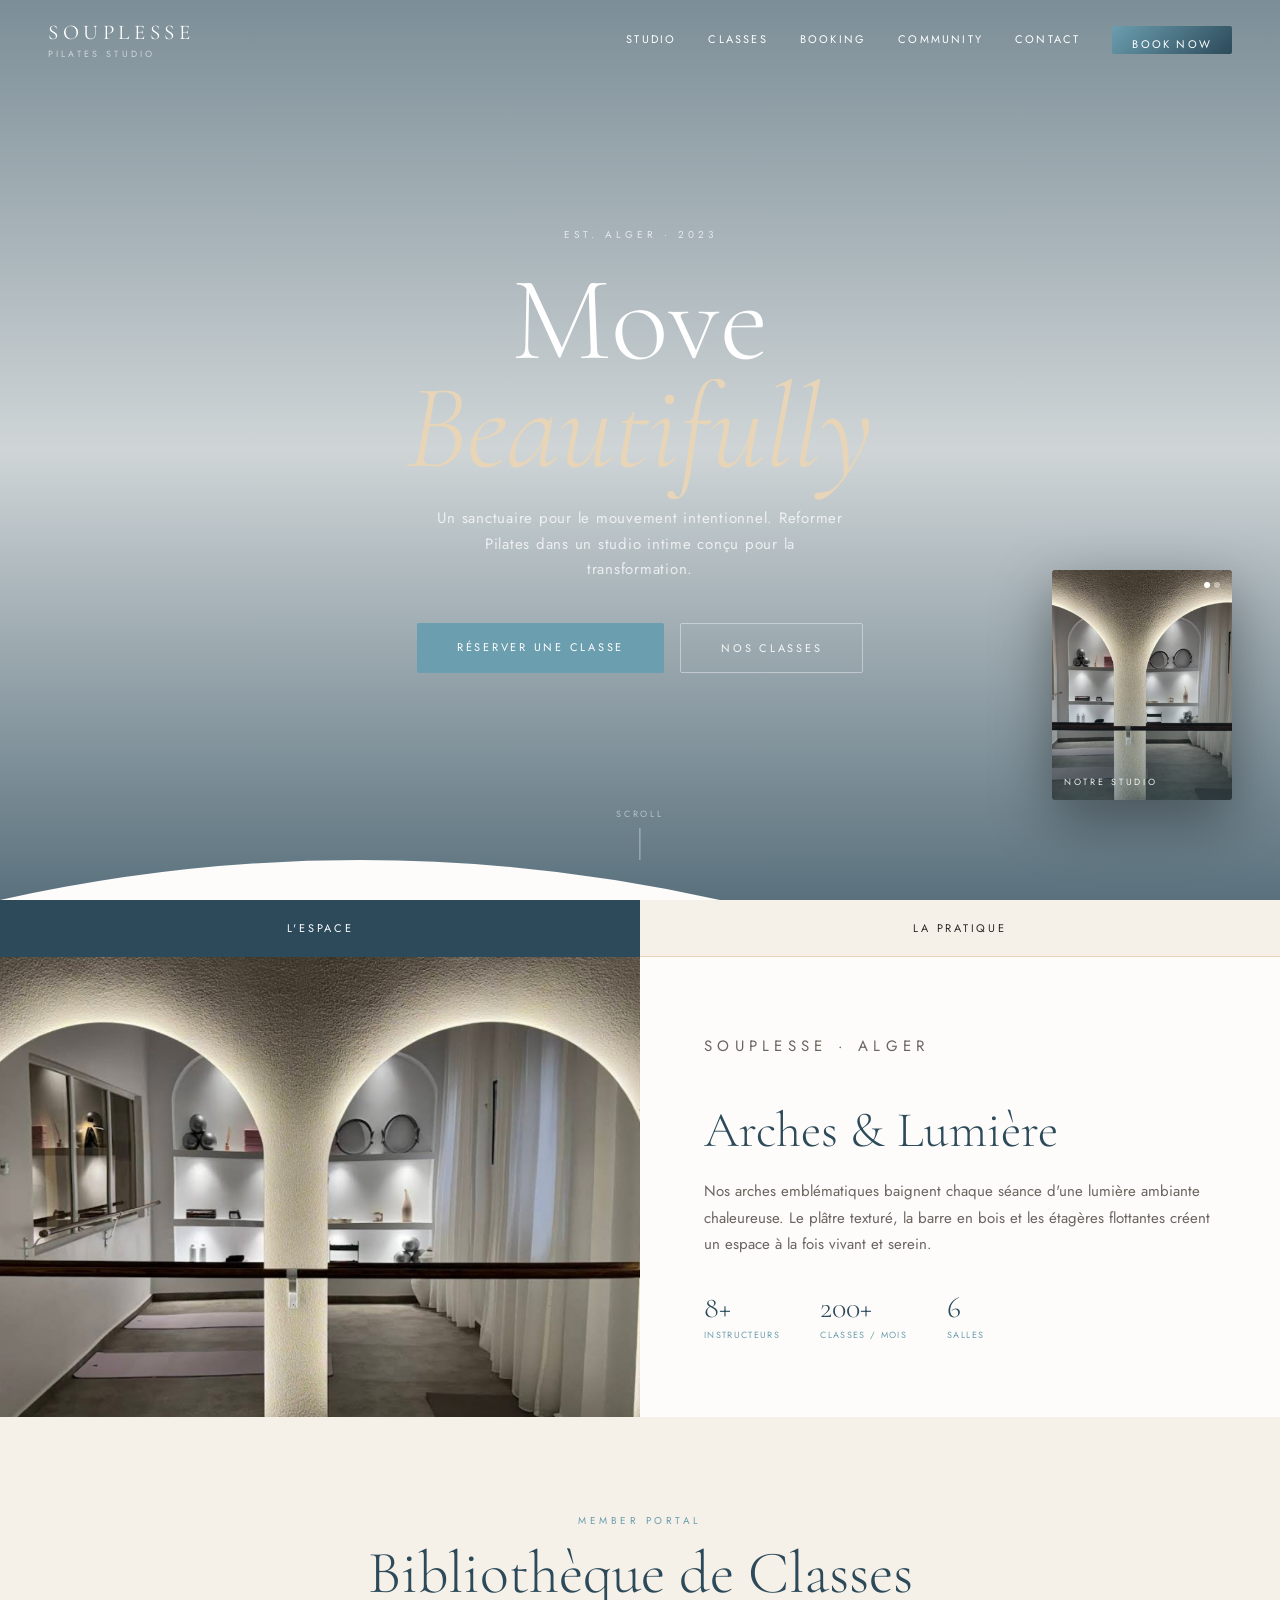
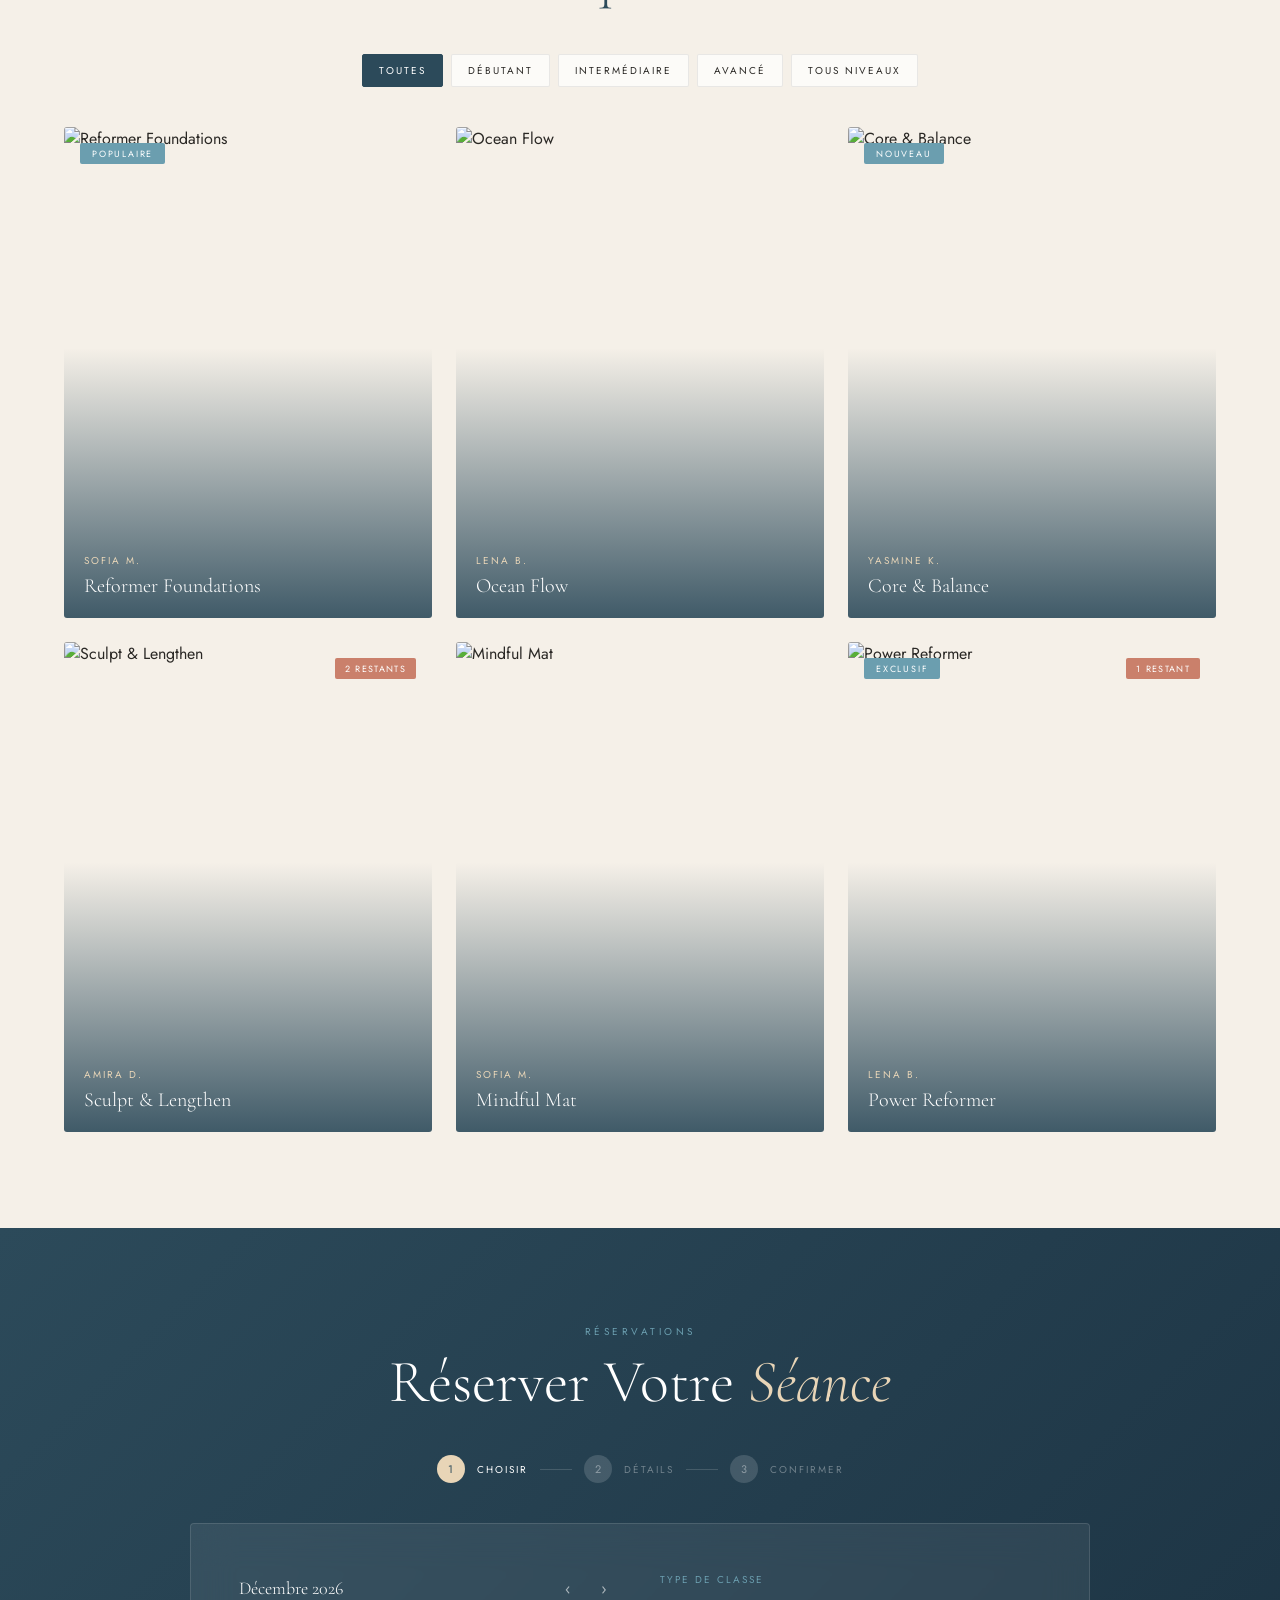
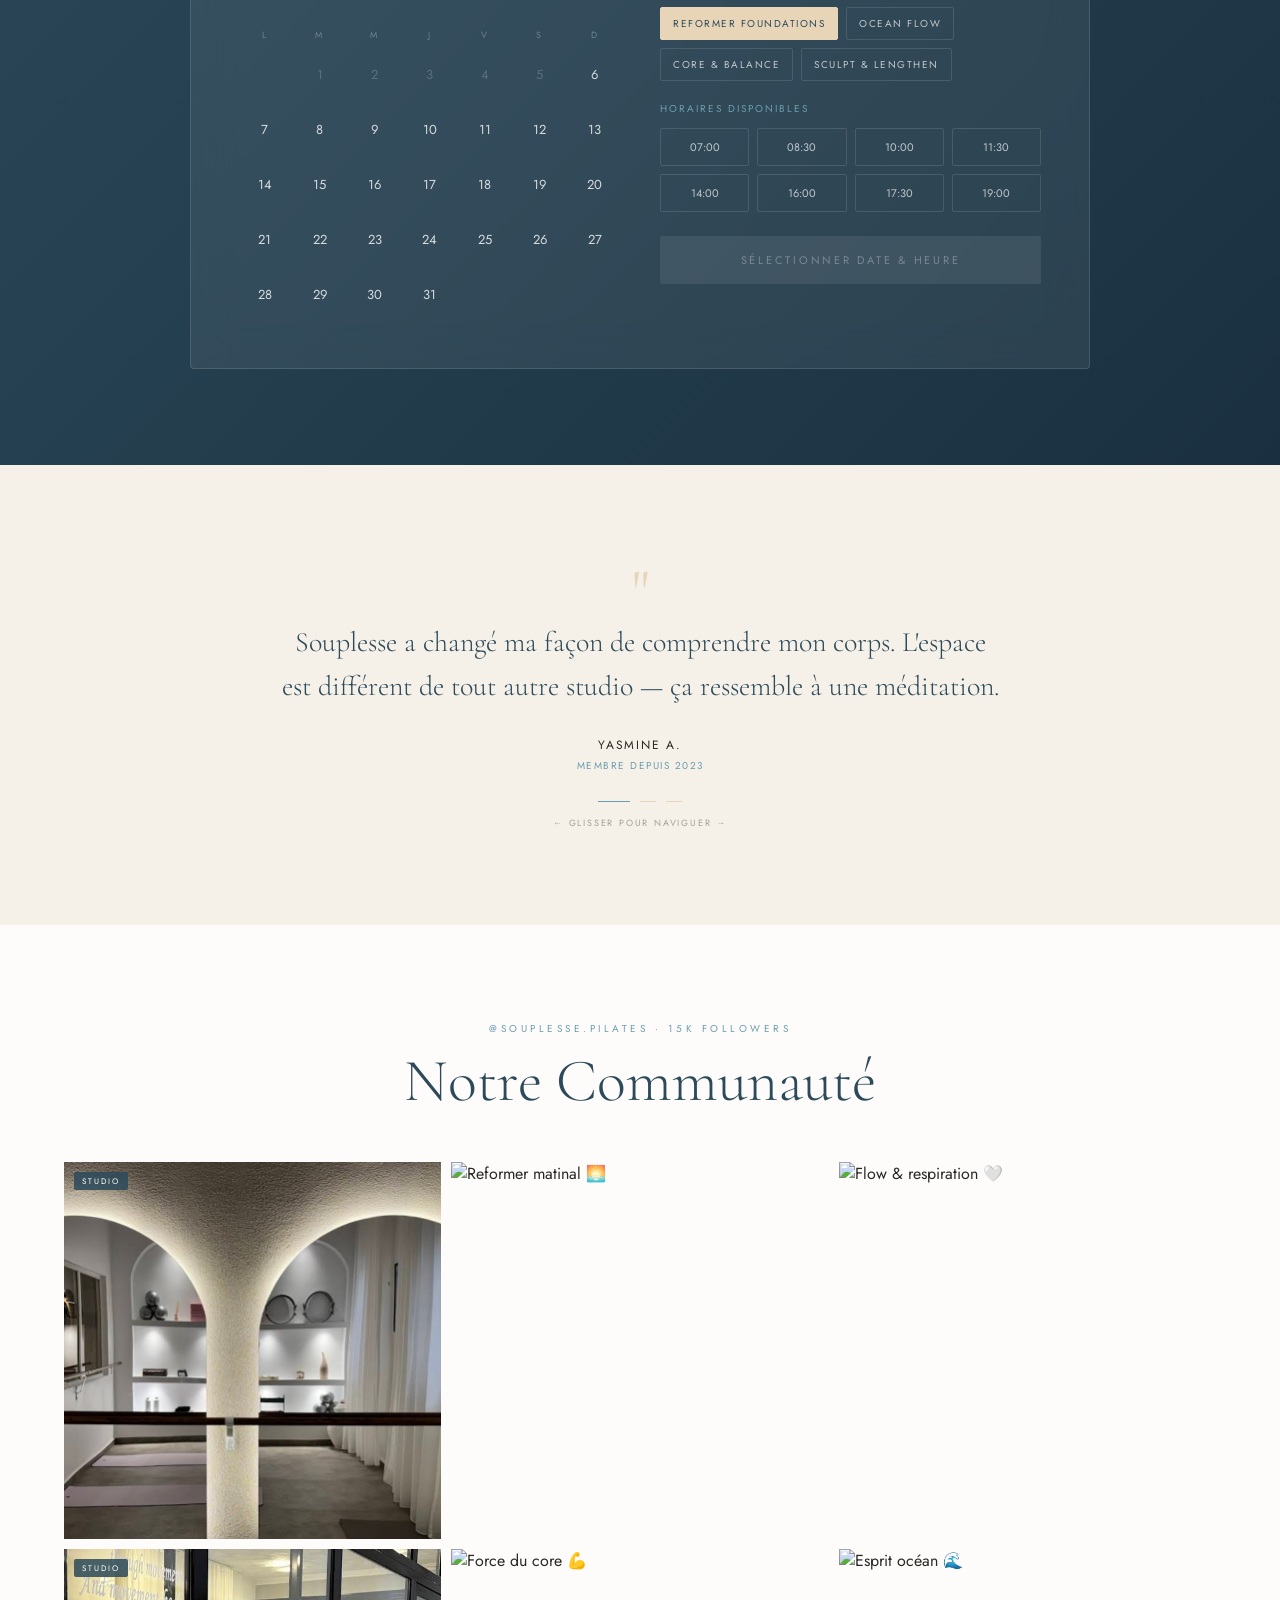
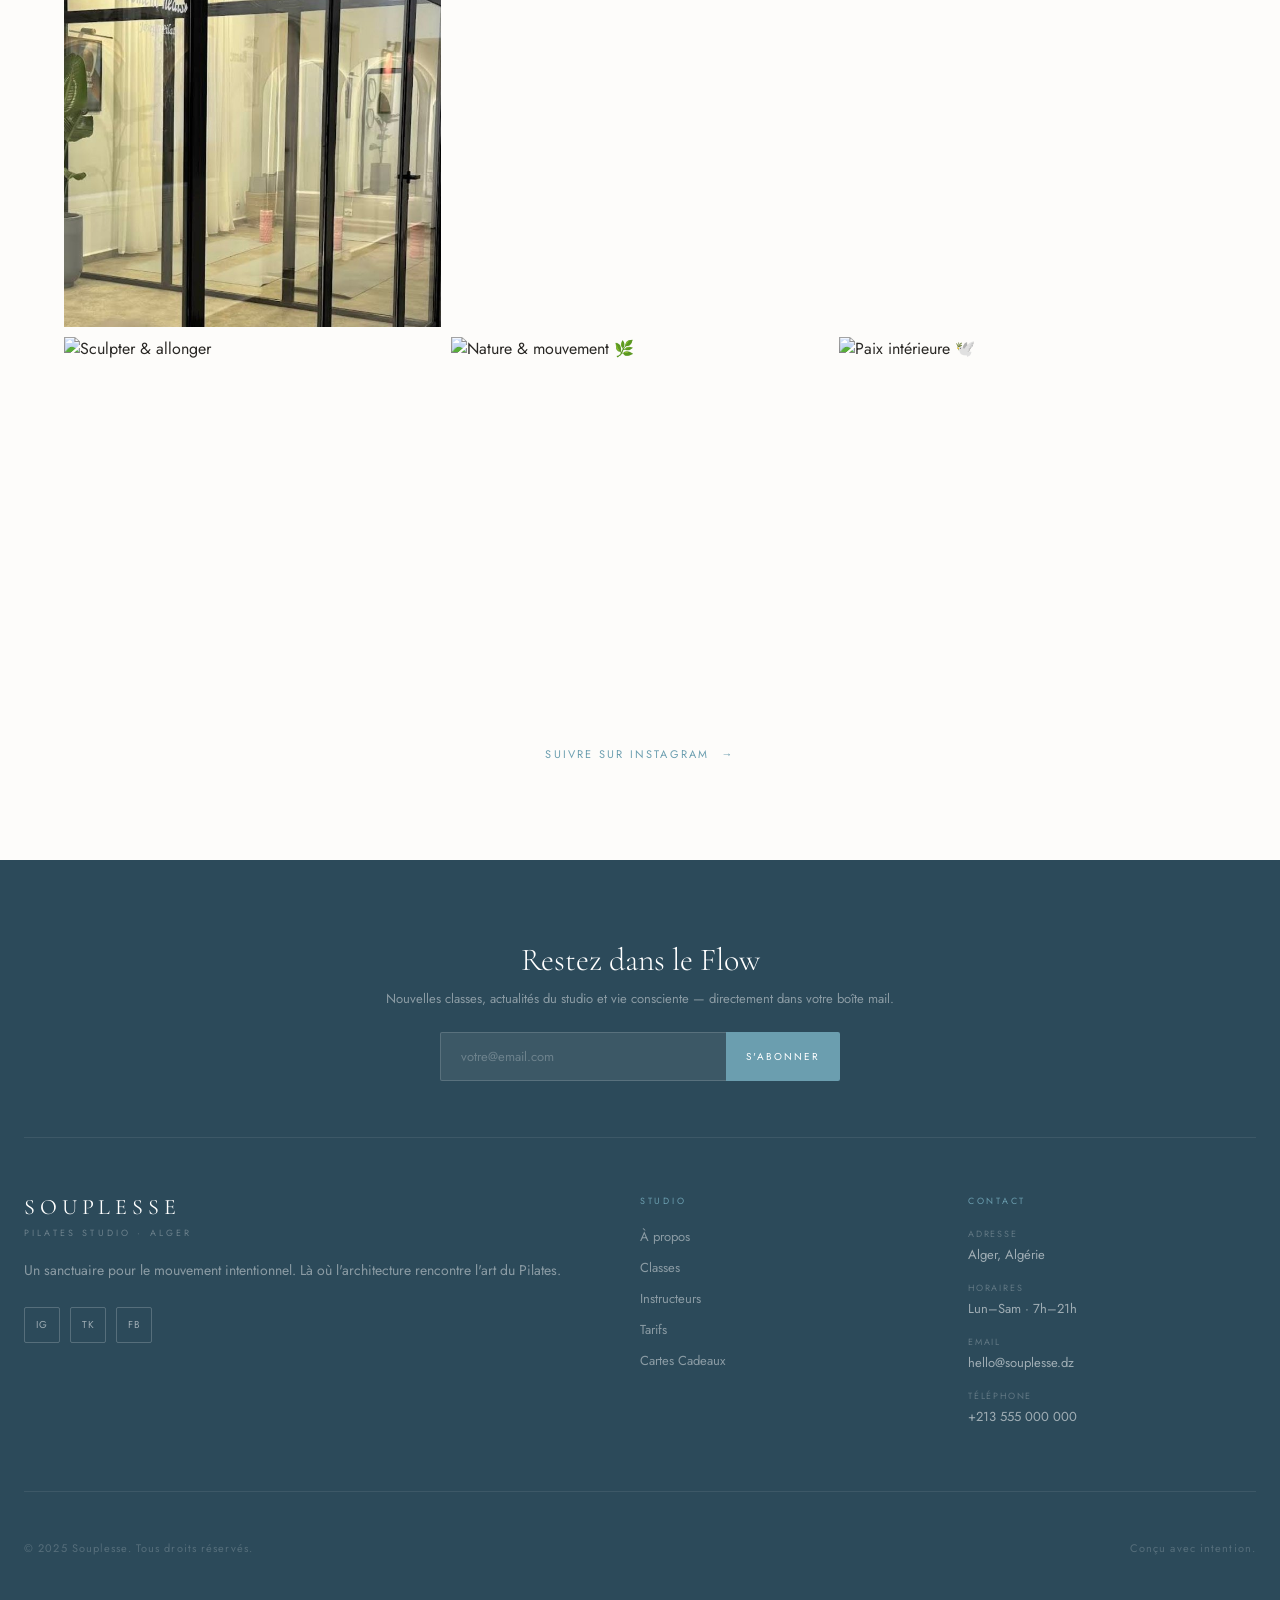
==== index.html @ 063f6507 "first commit" ====
<!DOCTYPE html>
<html lang="fr">
<head>
<meta charset="UTF-8"/>
<meta name="viewport" content="width=device-width, initial-scale=1.0"/>
<title>Souplesse — Pilates Studio</title>
<link rel="preconnect" href="https://fonts.googleapis.com"/>
<link rel="stylesheet" href="https://fonts.googleapis.com/css2?family=Cormorant+Garamond:ital,wght@0,300;0,400;1,300;1,400&family=Jost:wght@300;400;500&display=swap"/>
<style>
/* ── RESET & BASE ───────────────────────────────── */
*,*::before,*::after{box-sizing:border-box;margin:0;padding:0}
:root{
  --cream:#F5F0E8;--sand:#E8D5B7;--ocean:#6B9EAF;
  --deep:#2C4A5A;--white:#FDFCFA;--charcoal:#2A2825;
  --serif:'Cormorant Garamond',serif;
  --sans:'Jost',sans-serif;
}
html{scroll-behavior:smooth}
body{background:var(--white);color:var(--charcoal);font-family:var(--sans);overflow-x:hidden}
img{display:block;max-width:100%}
a{text-decoration:none;color:inherit}
button{cursor:pointer;font-family:var(--sans);border:none;background:none}

/* ── UTILITY ────────────────────────────────────── */
.serif{font-family:var(--serif)}
.sans{font-family:var(--sans)}
.label{font-size:10px;letter-spacing:.35em;text-transform:uppercase;font-family:var(--sans);color:var(--ocean)}
.fade-up{opacity:0;transform:translateY(36px);transition:opacity .85s cubic-bezier(.22,1,.36,1),transform .85s cubic-bezier(.22,1,.36,1)}
.fade-up.visible{opacity:1;transform:none}

/* ── NAV ────────────────────────────────────────── */
#nav{
  position:fixed;top:0;left:0;right:0;z-index:100;
  display:flex;align-items:center;justify-content:space-between;
  padding:20px 48px;
  transition:background .4s,backdrop-filter .4s,box-shadow .4s;
}
#nav.scrolled{
  background:rgba(253,252,250,.94);
  backdrop-filter:blur(18px);
  box-shadow:0 1px 0 rgba(0,0,0,.06);
}
.nav-logo span:first-child{font-family:var(--serif);font-size:21px;letter-spacing:.22em;color:white;transition:color .4s}
.nav-logo span:last-child{font-size:9px;letter-spacing:.35em;text-transform:uppercase;color:rgba(255,255,255,.6);display:block;margin-top:2px;transition:color .4s}
#nav.scrolled .nav-logo span:first-child{color:var(--deep)}
#nav.scrolled .nav-logo span:last-child{color:var(--ocean)}
.nav-links{display:flex;align-items:center;gap:32px}
.nav-links a{font-size:11px;letter-spacing:.2em;text-transform:uppercase;color:white;transition:opacity .3s;padding-bottom:2px;border-bottom:1px solid transparent}
.nav-links a:hover{opacity:.5}
.nav-links a.active{border-bottom-color:currentColor}
#nav.scrolled .nav-links a{color:var(--charcoal)}
.nav-cta{
  padding:10px 20px;font-size:10px;letter-spacing:.2em;text-transform:uppercase;
  background:linear-gradient(135deg,var(--ocean),var(--deep));color:white!important;
  border-radius:2px;transition:opacity .3s,transform .2s!important;border-bottom:none!important;
}
.nav-cta:hover{opacity:.9!important;transform:scale(1.04)}
.hamburger{display:none;flex-direction:column;gap:6px;background:none;border:none;cursor:pointer;z-index:101}
.hamburger span{display:block;width:24px;height:1px;background:white;transition:all .3s}
#nav.scrolled .hamburger span{background:var(--charcoal)}
.hamburger.open span:nth-child(1){transform:rotate(45deg) translate(5px,5px)}
.hamburger.open span:nth-child(2){opacity:0}
.hamburger.open span:nth-child(3){transform:rotate(-45deg) translate(5px,-5px)}
#mobile-menu{
  display:none;position:fixed;top:0;left:0;right:0;
  background:var(--white);z-index:99;padding:88px 32px 40px;
  flex-direction:column;gap:0;
}
#mobile-menu.open{display:flex}
#mobile-menu a{
  font-size:14px;letter-spacing:.2em;text-transform:uppercase;
  color:var(--charcoal);padding:16px 0;border-bottom:1px solid var(--sand);
}

/* ── HERO ───────────────────────────────────────── */
#hero{
  position:relative;height:100vh;min-height:700px;
  display:flex;align-items:center;justify-content:center;overflow:hidden;
}
.hero-bg{
  position:absolute;inset:0;
  background:url('https://images.unsplash.com/photo-1518611012118-696072aa579a?w=1800&q=90') center/cover no-repeat;
  transform:scale(1.08);
  transition:transform .1s linear;
}
.hero-overlay{
  position:absolute;inset:0;
  background:linear-gradient(to bottom,rgba(44,74,90,.62) 0%,rgba(44,74,90,.22) 50%,rgba(44,74,90,.78) 100%);
}
.hero-wave{position:absolute;bottom:0;left:0;right:0;height:80px;z-index:2}
.hero-content{
  position:relative;z-index:3;text-align:center;padding:0 24px;max-width:760px;
}
.hero-eyebrow{font-size:10px;letter-spacing:.4em;text-transform:uppercase;color:rgba(255,255,255,.7);margin-bottom:24px;animation:fadeInUp .9s .3s both}
.hero-title{
  font-family:var(--serif);font-weight:300;line-height:.9;
  font-size:clamp(60px,10vw,120px);color:white;margin-bottom:24px;
  animation:fadeInUp .9s .5s both;
}
.hero-title em{font-style:italic;color:var(--sand)}
.hero-sub{
  font-size:15px;letter-spacing:.05em;color:rgba(255,255,255,.75);
  line-height:1.7;max-width:420px;margin:0 auto 40px;
  animation:fadeInUp .9s .8s both;
}
.hero-btns{display:flex;flex-wrap:wrap;gap:16px;justify-content:center;animation:fadeInUp .9s 1s both}
.btn-primary{
  position:relative;padding:16px 40px;font-size:11px;letter-spacing:.25em;text-transform:uppercase;
  background:var(--ocean);color:white;border-radius:2px;overflow:hidden;
  transition:transform .2s,box-shadow .3s;
}
.btn-primary:hover{transform:scale(1.04);box-shadow:0 0 32px rgba(107,158,175,.5)}
.btn-outline{
  padding:16px 40px;font-size:11px;letter-spacing:.25em;text-transform:uppercase;
  border:1px solid rgba(255,255,255,.4);color:rgba(255,255,255,.9);border-radius:2px;
  transition:border-color .3s,background .3s;
}
.btn-outline:hover{border-color:white;background:rgba(255,255,255,.1)}

/* floating studio card */
.hero-card{
  position:absolute;right:48px;bottom:100px;z-index:4;
  width:180px;height:230px;border-radius:3px;overflow:hidden;
  box-shadow:0 20px 60px rgba(0,0,0,.4);
  animation:fadeInRight 1s 1.4s both;
}
.hero-card img{width:100%;height:100%;object-fit:cover;transition:opacity .8s}
.hero-card-overlay{position:absolute;inset:0;background:linear-gradient(to top,rgba(44,74,90,.5),transparent 60%)}
.hero-card-label{
  position:absolute;bottom:12px;left:12px;
  font-size:9px;letter-spacing:.3em;text-transform:uppercase;color:rgba(255,255,255,.9);
}
.hero-card-dots{position:absolute;top:12px;right:12px;display:flex;gap:4px}
.hero-card-dots button{width:6px;height:6px;border-radius:50%;background:rgba(255,255,255,.4);transition:background .3s}
.hero-card-dots button.active{background:white}
.scroll-hint{
  position:absolute;bottom:40px;left:50%;transform:translateX(-50%);
  display:flex;flex-direction:column;align-items:center;gap:8px;
  color:rgba(255,255,255,.5);z-index:3;animation:bob 2.5s ease-in-out infinite;
}
.scroll-hint span{font-size:9px;letter-spacing:.3em;text-transform:uppercase}
.scroll-hint div{width:1px;height:32px;background:rgba(255,255,255,.5)}

/* ── STUDIO SHOWCASE ────────────────────────────── */
#studio{background:var(--white)}
.tab-bar{display:flex}
.tab-bar button{
  flex:1;padding:20px;font-size:11px;letter-spacing:.25em;text-transform:uppercase;
  border-bottom:1px solid var(--sand);transition:all .3s;
}
.tab-bar button.active{background:var(--deep);color:white;border-bottom-color:var(--deep)}
.tab-bar button:not(.active){color:var(--charcoal);background:var(--cream)}
.studio-panel{display:none;grid-template-columns:1fr 1fr;min-height:460px}
.studio-panel.active{display:grid}
.studio-panel-img{position:relative;overflow:hidden;min-height:360px}
.studio-panel-img img{width:100%;height:100%;object-fit:cover;animation:zoomIn 1.2s cubic-bezier(.22,1,.36,1) both}
.studio-panel-text{
  display:flex;flex-direction:column;justify-content:center;
  padding:56px 64px;background:var(--white);
}
.studio-panel-text h2{
  font-family:var(--serif);font-weight:300;line-height:1.1;
  font-size:clamp(30px,4vw,50px);color:var(--deep);margin:12px 0 20px;
}
.studio-panel-text p{font-size:15px;line-height:1.75;color:#6B6560;margin-bottom:32px}
.studio-stats{display:flex;gap:40px}
.stat-num{font-family:var(--serif);font-size:30px;font-weight:300;color:var(--deep)}
.stat-label{font-size:9px;letter-spacing:.15em;text-transform:uppercase;color:var(--ocean);margin-top:2px}

/* ── CLASSES ────────────────────────────────────── */
#classes{padding:96px 24px;background:var(--cream)}
.section-header{text-align:center;margin-bottom:48px}
.section-title{
  font-family:var(--serif);font-weight:300;
  font-size:clamp(32px,5vw,60px);color:var(--deep);line-height:1.1;margin-top:12px;
}
.filter-bar{display:flex;flex-wrap:wrap;justify-content:center;gap:8px;margin-bottom:40px}
.filter-btn{
  padding:8px 16px;font-size:10px;letter-spacing:.2em;text-transform:uppercase;
  border:1px solid rgba(0,0,0,.08);border-radius:2px;transition:all .2s;
  background:rgba(255,255,255,.7);color:var(--charcoal);
}
.filter-btn.active,.filter-btn:hover{background:var(--deep);color:white;border-color:var(--deep)}
.courses-grid{
  display:grid;grid-template-columns:repeat(3,1fr);
  gap:24px;max-width:1152px;margin:0 auto;
}
.course-card{
  position:relative;border-radius:3px;overflow:hidden;aspect-ratio:3/4;cursor:pointer;
  transition:transform .4s cubic-bezier(.22,1,.36,1);
}
.course-card:hover{transform:translateY(-6px)}
.course-img{width:100%;height:100%;object-fit:cover;transition:transform .7s}
.course-card:hover .course-img{transform:scale(1.1)}
.course-gradient{
  position:absolute;inset:0;
  background:linear-gradient(to top,rgba(44,74,90,.9) 0%,transparent 55%);
}
.course-base{position:absolute;bottom:0;left:0;right:0;padding:20px}
.course-instructor{font-size:10px;letter-spacing:.2em;text-transform:uppercase;color:var(--sand);margin-bottom:6px}
.course-title{font-family:var(--serif);font-size:20px;font-weight:300;color:white;line-height:1.2}
.course-overlay{
  position:absolute;inset:0;
  background:rgba(44,74,90,.93);
  display:flex;flex-direction:column;align-items:center;justify-content:center;
  padding:24px;text-align:center;
  opacity:0;transition:opacity .3s;
}
.course-card:hover .course-overlay{opacity:1}
.course-divider{width:40px;height:1px;background:var(--sand);margin:0 auto 20px}
.level-badge{
  display:inline-block;padding:4px 10px;
  font-size:9px;letter-spacing:.18em;text-transform:uppercase;
  border-radius:2px;color:white;margin-bottom:12px;
}
.course-duration{font-size:11px;color:rgba(255,255,255,.6);margin-bottom:16px}
.course-spots{font-size:11px;color:rgba(255,255,255,.5);margin-bottom:20px}
.btn-book{
  padding:10px 32px;font-size:10px;letter-spacing:.2em;text-transform:uppercase;
  border:1px solid rgba(255,255,255,.4);color:white;border-radius:2px;
  transition:all .2s;background:transparent;
}
.btn-book:hover,.btn-book.booked{background:var(--ocean);border-color:var(--ocean)}
.tag-badge{
  position:absolute;top:16px;left:16px;
  padding:4px 12px;font-size:9px;letter-spacing:.2em;text-transform:uppercase;
  background:var(--ocean);color:white;border-radius:2px;
}
.spots-badge{
  position:absolute;top:16px;right:16px;
  padding:4px 10px;font-size:9px;letter-spacing:.15em;text-transform:uppercase;
  background:rgba(196,113,91,.88);color:white;border-radius:2px;
}

/* ── BOOKING ────────────────────────────────────── */
#booking{
  padding:96px 24px;
  background:linear-gradient(135deg,var(--deep) 0%,#1a3040 100%);
}
.booking-glass{
  max-width:900px;margin:0 auto;
  padding:48px;
  background:rgba(255,255,255,.07);
  backdrop-filter:blur(20px);
  border:1px solid rgba(255,255,255,.12);
  border-radius:4px;
}
.steps{display:flex;align-items:center;justify-content:center;gap:12px;margin-bottom:40px}
.step-dot{
  width:28px;height:28px;border-radius:50%;display:flex;align-items:center;justify-content:center;
  font-size:11px;transition:all .3s;
  background:rgba(255,255,255,.15);color:rgba(255,255,255,.4);
}
.step-dot.active{background:var(--sand);color:var(--deep)}
.step-dot.done{background:var(--ocean);color:white}
.step-label{font-size:10px;letter-spacing:.2em;text-transform:uppercase;color:rgba(255,255,255,.35);transition:color .3s}
.step-label.active{color:white}
.step-sep{width:32px;height:1px;background:rgba(255,255,255,.15)}
.booking-step{display:none}
.booking-step.active{display:block}
.booking-grid{display:grid;grid-template-columns:1fr 1fr;gap:40px}
.cal-header{display:flex;align-items:center;justify-content:space-between;margin-bottom:20px}
.cal-month{font-family:var(--serif);font-size:18px;font-weight:300;color:white}
.cal-nav{display:flex;gap:4px}
.cal-nav button{
  width:32px;height:32px;border-radius:50%;color:rgba(255,255,255,.6);
  display:flex;align-items:center;justify-content:center;font-size:16px;
  transition:all .2s;
}
.cal-nav button:hover{background:rgba(255,255,255,.1);color:white}
.cal-grid{display:grid;grid-template-columns:repeat(7,1fr);gap:4px}
.cal-day-label{
  text-align:center;font-size:9px;letter-spacing:.2em;text-transform:uppercase;
  color:rgba(255,255,255,.3);padding:4px 0;
}
.cal-day{
  aspect-ratio:1;display:flex;align-items:center;justify-content:center;
  border-radius:50%;font-size:13px;color:rgba(255,255,255,.8);
  transition:all .2s;cursor:pointer;
}
.cal-day:hover{background:rgba(255,255,255,.1)}
.cal-day.past{color:rgba(255,255,255,.2);cursor:not-allowed;pointer-events:none}
.cal-day.selected{background:var(--ocean);color:white}
.class-types{display:flex;flex-wrap:wrap;gap:8px;margin-top:20px}
.class-type-btn{
  padding:8px 12px;font-size:10px;letter-spacing:.15em;text-transform:uppercase;
  border:1px solid rgba(255,255,255,.12);color:rgba(255,255,255,.7);border-radius:2px;
  transition:all .2s;
}
.class-type-btn.active,.class-type-btn:hover{
  background:var(--sand);color:var(--deep);border-color:var(--sand);
}
.times-grid{display:grid;grid-template-columns:repeat(4,1fr);gap:8px;margin-top:12px}
.time-btn{
  padding:10px;font-size:11px;text-align:center;
  border:1px solid rgba(255,255,255,.12);color:rgba(255,255,255,.7);border-radius:2px;
  transition:all .2s;
}
.time-btn:hover{border-color:var(--ocean);color:white}
.time-btn.selected{background:var(--ocean);border-color:var(--ocean);color:white}
.section-sublabel{font-size:10px;letter-spacing:.2em;text-transform:uppercase;color:var(--ocean);margin-bottom:12px;margin-top:20px}
.btn-continue{
  width:100%;margin-top:24px;padding:16px;
  font-size:11px;letter-spacing:.25em;text-transform:uppercase;
  border-radius:2px;color:rgba(255,255,255,.3);
  background:rgba(255,255,255,.08);transition:all .3s;cursor:not-allowed;
}
.btn-continue.ready{
  background:linear-gradient(135deg,var(--ocean),var(--deep));
  color:white;cursor:pointer;
}
.btn-continue.ready:hover{opacity:.9;transform:scale(1.01)}
.booking-form{max-width:440px;margin:0 auto}
.booking-summary{
  text-align:center;margin-bottom:28px;
  font-size:14px;color:rgba(255,255,255,.5);
}
.booking-summary strong{color:var(--sand);font-weight:400}
.form-group{margin-bottom:16px}
.form-group label{
  display:block;font-size:10px;letter-spacing:.2em;text-transform:uppercase;
  color:var(--ocean);margin-bottom:8px;
}
.form-group input{
  width:100%;padding:14px 16px;font-size:14px;outline:none;
  background:rgba(255,255,255,.08);border:1px solid rgba(255,255,255,.15);
  border-radius:2px;color:white;font-family:var(--sans);transition:border .2s;
}
.form-group input:focus{border-color:var(--ocean)}
.form-group input::placeholder{color:rgba(255,255,255,.25)}
.form-btns{display:flex;gap:12px;margin-top:24px}
.btn-back{
  flex:1;padding:14px;font-size:10px;letter-spacing:.2em;text-transform:uppercase;
  border:1px solid rgba(255,255,255,.2);color:rgba(255,255,255,.6);border-radius:2px;
  transition:all .2s;
}
.btn-back:hover{border-color:rgba(255,255,255,.5);color:white}
.btn-confirm{
  flex:2;padding:14px;font-size:10px;letter-spacing:.25em;text-transform:uppercase;
  background:linear-gradient(135deg,var(--ocean),var(--deep));color:white;border-radius:2px;
  transition:all .2s;
}
.btn-confirm:hover{opacity:.9}
.booking-done{text-align:center;padding:40px 0}
.done-check{
  width:72px;height:72px;border-radius:50%;background:var(--ocean);
  display:flex;align-items:center;justify-content:center;margin:0 auto 28px;
  animation:popIn .5s cubic-bezier(.22,1,.36,1) both;
}
.done-check svg{width:32px;height:32px}
.done-title{font-family:var(--serif);font-size:32px;font-weight:300;color:white;margin-bottom:10px}
.done-detail{font-size:14px;color:rgba(255,255,255,.6);margin-bottom:6px}
.done-date{font-size:15px;color:var(--sand);margin-bottom:24px}
.btn-again{
  font-size:10px;letter-spacing:.25em;text-transform:uppercase;
  border-bottom:1px solid var(--ocean);color:var(--ocean);padding-bottom:2px;
  transition:opacity .2s;
}
.btn-again:hover{opacity:.7}

/* ── TESTIMONIALS ───────────────────────────────── */
#testimonials{padding:96px 24px;background:var(--cream);overflow:hidden}
.testimonials-inner{max-width:720px;margin:0 auto;text-align:center}
.quote-mark{font-family:var(--serif);font-size:60px;color:var(--sand);line-height:1}
.testimonial-text{
  font-family:var(--serif);font-weight:300;line-height:1.55;
  font-size:clamp(18px,3vw,28px);color:var(--deep);
  margin-bottom:28px;
  transition:opacity .4s,transform .4s;
}
.testimonial-name{font-size:12px;letter-spacing:.15em;text-transform:uppercase;color:var(--charcoal)}
.testimonial-role{font-size:10px;letter-spacing:.15em;text-transform:uppercase;color:var(--ocean);margin-top:4px}
.testi-dots{display:flex;justify-content:center;gap:10px;margin-top:28px}
.testi-dot{height:1px;background:var(--sand);transition:all .3s;border:none;cursor:pointer}
.testi-dot.active{background:var(--ocean);width:32px}
.testi-dot:not(.active){width:16px}
.swipe-hint{font-size:9px;letter-spacing:.2em;text-transform:uppercase;color:rgba(42,40,37,.4);margin-top:14px}

/* ── COMMUNITY ──────────────────────────────────── */
#community{padding:96px 24px;background:var(--white)}
.gallery-grid{
  display:grid;grid-template-columns:repeat(3,1fr);
  gap:10px;max-width:1152px;margin:32px auto 0;
}
.gallery-cell{position:relative;aspect-ratio:1;overflow:hidden;cursor:pointer}
.gallery-cell img{width:100%;height:100%;object-fit:cover;transition:transform .7s}
.gallery-cell:hover img{transform:scale(1.09)}
.gallery-hover{
  position:absolute;inset:0;
  background:rgba(44,74,90,.7);
  display:flex;flex-direction:column;align-items:center;justify-content:center;
  opacity:0;transition:opacity .3s;
}
.gallery-cell:hover .gallery-hover{opacity:1}
.gallery-likes{display:flex;align-items:center;gap:6px;color:white;font-size:14px}
.gallery-caption{font-size:11px;color:rgba(255,255,255,.8);margin-top:6px}
.gallery-studio-tag{
  position:absolute;top:10px;left:10px;
  background:rgba(44,74,90,.85);color:white;
  font-size:8px;letter-spacing:.25em;text-transform:uppercase;
  padding:3px 8px;border-radius:2px;
}
.ig-link{
  display:inline-flex;align-items:center;gap:12px;
  font-size:11px;letter-spacing:.2em;text-transform:uppercase;
  color:var(--ocean);margin-top:32px;
  transition:gap .3s;
}
.ig-link:hover{gap:20px}

/* ── FOOTER ─────────────────────────────────────── */
#footer{padding:80px 24px;background:var(--deep)}
.footer-newsletter{text-align:center;margin-bottom:56px;padding-bottom:56px;border-bottom:1px solid rgba(255,255,255,.08)}
.footer-newsletter h3{font-family:var(--serif);font-size:32px;font-weight:300;color:white;margin-bottom:10px}
.footer-newsletter p{font-size:13px;color:rgba(255,255,255,.45);margin-bottom:24px}
.newsletter-form{display:flex;max-width:400px;margin:0 auto}
.newsletter-form input{
  flex:1;padding:14px 20px;font-size:13px;outline:none;
  background:rgba(255,255,255,.08);border:1px solid rgba(255,255,255,.15);
  border-right:none;border-radius:2px 0 0 2px;
  color:white;font-family:var(--sans);
}
.newsletter-form input::placeholder{color:rgba(255,255,255,.25)}
.newsletter-form button{
  padding:14px 20px;font-size:10px;letter-spacing:.2em;text-transform:uppercase;
  background:var(--ocean);color:white;border-radius:0 2px 2px 0;
  transition:opacity .2s;white-space:nowrap;
}
.newsletter-form button:hover{opacity:.85}
.newsletter-thanks{color:var(--ocean);font-size:13px;display:none}
.footer-grid{display:grid;grid-template-columns:2fr 1fr 1fr;gap:40px;margin-bottom:48px;padding-bottom:48px;border-bottom:1px solid rgba(255,255,255,.08)}
.footer-brand-name{font-family:var(--serif);font-size:22px;letter-spacing:.22em;color:white;margin-bottom:6px}
.footer-brand-sub{font-size:9px;letter-spacing:.35em;text-transform:uppercase;color:rgba(255,255,255,.3);margin-bottom:20px}
.footer-brand-desc{font-size:14px;line-height:1.7;color:rgba(255,255,255,.45);margin-bottom:24px}
.footer-socials{display:flex;gap:10px}
.footer-social{
  width:36px;height:36px;display:flex;align-items:center;justify-content:center;
  border:1px solid rgba(255,255,255,.2);color:rgba(255,255,255,.55);
  font-size:10px;letter-spacing:.1em;border-radius:2px;
  transition:all .2s;
}
.footer-social:hover{transform:translateY(-2px);border-color:rgba(255,255,255,.5);color:white}
.footer-col-title{font-size:9px;letter-spacing:.3em;text-transform:uppercase;color:var(--ocean);margin-bottom:20px}
.footer-col a{display:block;font-size:13px;color:rgba(255,255,255,.45);margin-bottom:12px;transition:opacity .2s}
.footer-col a:hover{opacity:.8}
.footer-contact-item{margin-bottom:16px}
.footer-contact-item span:first-child{font-size:9px;letter-spacing:.2em;text-transform:uppercase;color:rgba(255,255,255,.25);display:block;margin-bottom:2px}
.footer-contact-item span:last-child{font-size:13px;color:rgba(255,255,255,.55)}
.footer-bottom{display:flex;justify-content:space-between;align-items:center;font-size:11px;letter-spacing:.1em;color:rgba(255,255,255,.2)}

/* ── ANIMATIONS ─────────────────────────────────── */
@keyframes fadeInUp{from{opacity:0;transform:translateY(30px)}to{opacity:1;transform:none}}
@keyframes fadeInRight{from{opacity:0;transform:translateX(40px)}to{opacity:1;transform:none}}
@keyframes zoomIn{from{transform:scale(1.06)}to{transform:scale(1)}}
@keyframes popIn{0%{transform:scale(0)}70%{transform:scale(1.15)}100%{transform:scale(1)}}
@keyframes bob{0%,100%{transform:translateX(-50%) translateY(0)}50%{transform:translateX(-50%) translateY(6px)}}

/* ── RESPONSIVE ─────────────────────────────────── */
@media(max-width:900px){
  #nav{padding:18px 24px}
  .nav-links{display:none}
  .hamburger{display:flex}
  .hero-card{display:none}
  .studio-panel{grid-template-columns:1fr}
  .studio-panel-text{padding:36px 28px}
  .courses-grid{grid-template-columns:repeat(2,1fr)}
  .booking-grid{grid-template-columns:1fr}
  .footer-grid{grid-template-columns:1fr}
  .gallery-grid{grid-template-columns:repeat(3,1fr)}
}
@media(max-width:600px){
  .hero-btns{flex-direction:column;align-items:center}
  .courses-grid{grid-template-columns:repeat(2,1fr);gap:12px}
  .gallery-grid{grid-template-columns:repeat(3,1fr);gap:6px}
  .booking-glass{padding:28px 20px}
  .times-grid{grid-template-columns:repeat(4,1fr)}
}
</style>
</head>
<body>

<!-- ══ NAV ════════════════════════════════════════ -->
<nav id="nav">
  <a href="#hero" class="nav-logo">
    <span>SOUPLESSE</span>
    <span>Pilates Studio</span>
  </a>
  <div class="nav-links">
    <a href="#studio" class="nav-link">Studio</a>
    <a href="#classes" class="nav-link">Classes</a>
    <a href="#booking" class="nav-link">Booking</a>
    <a href="#community" class="nav-link">Community</a>
    <a href="#footer" class="nav-link">Contact</a>
    <a href="#booking" class="nav-cta">Book Now</a>
  </div>
  <button class="hamburger" id="hamburger" aria-label="Menu">
    <span></span><span></span><span></span>
  </button>
</nav>

<div id="mobile-menu">
  <a href="#studio"    onclick="closeMobile()">Studio</a>
  <a href="#classes"   onclick="closeMobile()">Classes</a>
  <a href="#booking"   onclick="closeMobile()">Booking</a>
  <a href="#community" onclick="closeMobile()">Community</a>
  <a href="#footer"    onclick="closeMobile()">Contact</a>
</div>

<!-- ══ HERO ═══════════════════════════════════════ -->
<section id="hero">
  <div class="hero-bg" id="heroBg"></div>
  <div class="hero-overlay"></div>
  <svg class="hero-wave" viewBox="0 0 1440 80" fill="none" preserveAspectRatio="none">
    <path d="M0 80 Q360 0 720 80 Q1080 160 1440 80 L1440 80 L0 80Z" fill="#FDFCFA"/>
  </svg>
  <div class="hero-content">
    <p class="hero-eyebrow">Est. Alger · 2023</p>
    <h1 class="hero-title">Move<br/><em>Beautifully</em></h1>
    <p class="hero-sub">Un sanctuaire pour le mouvement intentionnel. Reformer Pilates dans un studio intime conçu pour la transformation.</p>
    <div class="hero-btns">
      <a href="#booking" class="btn-primary">Réserver une Classe</a>
      <a href="#classes" class="btn-outline">Nos Classes</a>
    </div>
  </div>
  <!-- Floating studio card -->
  <div class="hero-card">
    <img id="heroCardImg" src="[data-uri]" alt="Souplesse Studio"/>
    <div class="hero-card-overlay"></div>
    <div class="hero-card-label">Notre Studio</div>
    <div class="hero-card-dots">
      <button class="active" onclick="setCardImg(0)"></button>
      <button onclick="setCardImg(1)"></button>
    </div>
  </div>
  <div class="scroll-hint">
    <span>Scroll</span>
    <div></div>
  </div>
</section>

<!-- ══ STUDIO SHOWCASE ════════════════════════════ -->
<section id="studio">
  <div class="tab-bar">
    <button class="active" onclick="showTab(0,this)">L'Espace</button>
    <button onclick="showTab(1,this)">La Pratique</button>
  </div>
  <div class="studio-panel active" id="tab-0">
    <div class="studio-panel-img">
      <img src="[data-uri]" alt="The Space"/>
    </div>
    <div class="studio-panel-text">
      <p class="label">Souplesse · Alger</p>
      <h2>Arches &amp; Lumière</h2>
      <p>Nos arches emblématiques baignent chaque séance d'une lumière ambiante chaleureuse. Le plâtre texturé, la barre en bois et les étagères flottantes créent un espace à la fois vivant et serein.</p>
      <div class="studio-stats">
        <div><div class="stat-num">8+</div><div class="stat-label">Instructeurs</div></div>
        <div><div class="stat-num">200+</div><div class="stat-label">Classes / Mois</div></div>
        <div><div class="stat-num">6</div><div class="stat-label">Salles</div></div>
      </div>
    </div>
  </div>
  <div class="studio-panel" id="tab-1">
    <div class="studio-panel-img">
      <img src="[data-uri]" alt="The Practice"/>
    </div>
    <div class="studio-panel-text">
      <p class="label">Souplesse · Alger</p>
      <h2>Verre &amp; Mouvement</h2>
      <p>Notre mur de verre sol-plafond transforme le mouvement en art. Entraînez-vous dans un espace où chaque angle est intentionnel — et la citation sur le verre vous rappelle pourquoi vous êtes venu.</p>
      <div class="studio-stats">
        <div><div class="stat-num">15k</div><div class="stat-label">Communauté</div></div>
        <div><div class="stat-num">5★</div><div class="stat-label">Rating</div></div>
        <div><div class="stat-num">3</div><div class="stat-label">Ans</div></div>
      </div>
    </div>
  </div>
</section>

<!-- ══ CLASSES ════════════════════════════════════ -->
<section id="classes">
  <div class="section-header fade-up">
    <p class="label">Member Portal</p>
    <h2 class="section-title">Bibliothèque de Classes</h2>
  </div>
  <div class="filter-bar fade-up">
    <button class="filter-btn active" onclick="filterClasses('All',this)">Toutes</button>
    <button class="filter-btn" onclick="filterClasses('Débutant',this)">Débutant</button>
    <button class="filter-btn" onclick="filterClasses('Intermédiaire',this)">Intermédiaire</button>
    <button class="filter-btn" onclick="filterClasses('Avancé',this)">Avancé</button>
    <button class="filter-btn" onclick="filterClasses('Tous Niveaux',this)">Tous Niveaux</button>
  </div>
  <div class="courses-grid" id="coursesGrid"></div>
</section>

<!-- ══ BOOKING ════════════════════════════════════ -->
<section id="booking">
  <div style="text-align:center;margin-bottom:40px">
    <p class="label fade-up">Réservations</p>
    <h2 class="section-title fade-up" style="color:white;margin-top:10px">Réserver Votre <em style="font-style:italic;color:var(--sand)">Séance</em></h2>
  </div>
  <!-- Steps indicator -->
  <div class="steps fade-up">
    <div class="step-dot active" id="sdot-1">1</div>
    <span class="step-label active" id="slabel-1">Choisir</span>
    <div class="step-sep"></div>
    <div class="step-dot" id="sdot-2">2</div>
    <span class="step-label" id="slabel-2">Détails</span>
    <div class="step-sep"></div>
    <div class="step-dot" id="sdot-3">3</div>
    <span class="step-label" id="slabel-3">Confirmer</span>
  </div>

  <div class="booking-glass fade-up">
    <!-- Step 1: Calendar -->
    <div class="booking-step active" id="bstep-1">
      <div class="booking-grid">
        <!-- Calendar -->
        <div>
          <div class="cal-header">
            <span class="cal-month" id="calMonthLabel"></span>
            <div class="cal-nav">
              <button onclick="calPrev()">‹</button>
              <button onclick="calNext()">›</button>
            </div>
          </div>
          <div class="cal-grid" id="calGrid"></div>
        </div>
        <!-- Class + time -->
        <div>
          <p class="section-sublabel" style="margin-top:0">Type de Classe</p>
          <div class="class-types" id="classTypes"></div>
          <p class="section-sublabel">Horaires Disponibles</p>
          <div class="times-grid" id="timesGrid"></div>
          <button class="btn-continue" id="btnContinue" onclick="goStep(2)">Sélectionner Date &amp; Heure</button>
        </div>
      </div>
    </div>
    <!-- Step 2: Form -->
    <div class="booking-step" id="bstep-2">
      <div class="booking-form">
        <div class="booking-summary">
          <strong id="sumClass"></strong><br/>
          <span id="sumDateTime" style="color:var(--sand)"></span>
        </div>
        <div class="form-group">
          <label>Nom Complet</label>
          <input type="text" id="fieldName" placeholder="Sofia Amira"/>
        </div>
        <div class="form-group">
          <label>Email</label>
          <input type="email" id="fieldEmail" placeholder="sofia@email.com"/>
        </div>
        <div class="form-btns">
          <button class="btn-back" onclick="goStep(1)">← Retour</button>
          <button class="btn-confirm" onclick="goStep(3)">Confirmer</button>
        </div>
      </div>
    </div>
    <!-- Step 3: Done -->
    <div class="booking-step" id="bstep-3">
      <div class="booking-done">
        <div class="done-check">
          <svg viewBox="0 0 24 24" fill="none" stroke="white" stroke-width="2"><polyline points="20 6 9 17 4 12"/></svg>
        </div>
        <h3 class="done-title">Séance Réservée</h3>
        <p class="done-detail" id="doneClass"></p>
        <p class="done-date" id="doneDate"></p>
        <button class="btn-again" onclick="resetBooking()">Réserver une Autre</button>
      </div>
    </div>
  </div>
</section>

<!-- ══ TESTIMONIALS ═══════════════════════════════ -->
<section id="testimonials">
  <div class="testimonials-inner">
    <div class="quote-mark fade-up">"</div>
    <div id="testiText" class="testimonial-text fade-up"></div>
    <div id="testiName" class="testimonial-name fade-up"></div>
    <div id="testiRole" class="testimonial-role fade-up"></div>
    <div class="testi-dots" id="testiDots"></div>
    <p class="swipe-hint">← Glisser pour naviguer →</p>
  </div>
</section>

<!-- ══ COMMUNITY ══════════════════════════════════ -->
<section id="community">
  <div class="section-header" style="text-align:center">
    <p class="label fade-up">@souplesse.pilates · 15k Followers</p>
    <h2 class="section-title fade-up">Notre Communauté</h2>
  </div>
  <div class="gallery-grid" id="galleryGrid"></div>
  <div style="text-align:center">
    <a href="https://instagram.com" target="_blank" class="ig-link">Suivre sur Instagram <span>→</span></a>
  </div>
</section>

<!-- ══ FOOTER ═════════════════════════════════════ -->
<footer id="footer">
  <div class="footer-newsletter fade-up">
    <h3>Restez dans le Flow</h3>
    <p>Nouvelles classes, actualités du studio et vie consciente — directement dans votre boîte mail.</p>
    <div class="newsletter-form" id="newsletterForm">
      <input type="email" id="nlEmail" placeholder="votre@email.com"/>
      <button onclick="subscribeNewsletter()">S'abonner</button>
    </div>
    <p class="newsletter-thanks" id="nlThanks">✓ Bienvenue — à bientôt sur le tapis.</p>
  </div>
  <div class="footer-grid fade-up">
    <div>
      <div class="footer-brand-name">SOUPLESSE</div>
      <div class="footer-brand-sub">Pilates Studio · Alger</div>
      <p class="footer-brand-desc">Un sanctuaire pour le mouvement intentionnel. Là où l'architecture rencontre l'art du Pilates.</p>
      <div class="footer-socials">
        <a href="#" class="footer-social">IG</a>
        <a href="#" class="footer-social">TK</a>
        <a href="#" class="footer-social">FB</a>
      </div>
    </div>
    <div class="footer-col">
      <div class="footer-col-title">Studio</div>
      <a href="#">À propos</a>
      <a href="#">Classes</a>
      <a href="#">Instructeurs</a>
      <a href="#">Tarifs</a>
      <a href="#">Cartes Cadeaux</a>
    </div>
    <div class="footer-col">
      <div class="footer-col-title">Contact</div>
      <div class="footer-contact-item"><span>Adresse</span><span>Alger, Algérie</span></div>
      <div class="footer-contact-item"><span>Horaires</span><span>Lun–Sam · 7h–21h</span></div>
      <div class="footer-contact-item"><span>Email</span><span>hello@souplesse.dz</span></div>
      <div class="footer-contact-item"><span>Téléphone</span><span>+213 555 000 000</span></div>
    </div>
  </div>
  <div class="footer-bottom">
    <span>© 2025 Souplesse. Tous droits réservés.</span>
    <span>Conçu avec intention.</span>
  </div>
</footer>

<script>
/* ── DATA ───────────────────────────────────────── */
const STUDIO_IMG_1 = "[data-uri]";
const STUDIO_IMG_2 = "[data-uri]";

const COURSES = [
  {id:1,title:"Reformer Foundations",level:"Débutant",    duration:"50 min",instructor:"Sofia M.",  img:"https://images.unsplash.com/photo-1571019613454-1cb2f99b2d8b?w=800&q=80",tag:"Populaire",spots:3},
  {id:2,title:"Ocean Flow",          level:"Intermédiaire",duration:"60 min",instructor:"Lena B.",   img:"https://images.unsplash.com/photo-1540206395-68808572332f?w=800&q=80",tag:null,      spots:7},
  {id:3,title:"Core & Balance",      level:"Tous Niveaux", duration:"45 min",instructor:"Yasmine K.",img:"https://images.unsplash.com/photo-1593811167562-9cef47bfc4d7?w=800&q=80",tag:"Nouveau",  spots:5},
  {id:4,title:"Sculpt & Lengthen",   level:"Avancé",       duration:"60 min",instructor:"Amira D.",  img:"https://images.unsplash.com/photo-1601925228008-e9acc5c9adce?w=800&q=80",tag:null,      spots:2},
  {id:5,title:"Mindful Mat",         level:"Débutant",     duration:"45 min",instructor:"Sofia M.",  img:"https://images.unsplash.com/photo-1506629082955-511b1aa562c8?w=800&q=80",tag:null,      spots:9},
  {id:6,title:"Power Reformer",      level:"Avancé",       duration:"55 min",instructor:"Lena B.",   img:"https://images.unsplash.com/photo-1599901860904-17e6ed7083a0?w=800&q=80",tag:"Exclusif", spots:1},
];
const LEVEL_COLORS = {
  "Débutant":"#7BAE9F","Intermédiaire":"#6B9EAF","Avancé":"#C4715B","Tous Niveaux":"#9B8EB5"
};
const TESTIMONIALS = [
  {text:"Souplesse a changé ma façon de comprendre mon corps. L'espace est différent de tout autre studio — ça ressemble à une méditation.",name:"Yasmine A.",role:"Membre depuis 2023"},
  {text:"Les instructeurs ont une vraie maîtrise. Chaque cours est pensé avec soin et je repars toujours en me sentant plus grande, plus légère.",name:"Célia B.",role:"Membre depuis 2024"},
  {text:"Les arches, la lumière, le silence — ce n'est pas juste un entraînement, c'est un rituel que j'attends chaque semaine.",name:"Imane R.",role:"Membre depuis 2023"},
];
const GALLERY = [
  {src:STUDIO_IMG_1,likes:1842,caption:"Le studio ✨",featured:true},
  {src:"https://images.unsplash.com/photo-1571019613454-1cb2f99b2d8b?w=600&q=80",likes:634,caption:"Reformer matinal 🌅"},
  {src:"https://images.unsplash.com/photo-1506629082955-511b1aa562c8?w=600&q=80",likes:917,caption:"Flow & respiration 🤍"},
  {src:STUDIO_IMG_2,likes:1203,caption:"Sessions en verre 🪟",featured:true},
  {src:"https://images.unsplash.com/photo-1544367567-0f2fcb009e0b?w=600&q=80",likes:723,caption:"Force du core 💪"},
  {src:"https://images.unsplash.com/photo-1552196563-55cd4e45efb3?w=600&q=80",likes:556,caption:"Esprit océan 🌊"},
  {src:"https://images.unsplash.com/photo-1604480132736-44c188fe4d20?w=600&q=80",likes:789,caption:"Sculpter & allonger"},
  {src:"https://images.unsplash.com/photo-1470252649378-9c29740c9fa8?w=600&q=80",likes:1102,caption:"Nature & mouvement 🌿"},
  {src:"https://images.unsplash.com/photo-1437719417032-8595fd9e9dc6?w=600&q=80",likes:445,caption:"Paix intérieure 🕊️"},
];
const TIMES = ["07:00","08:30","10:00","11:30","14:00","16:00","17:30","19:00"];
const CLASS_TYPES = ["Reformer Foundations","Ocean Flow","Core & Balance","Sculpt & Lengthen"];

/* ── NAV SCROLL ─────────────────────────────────── */
const nav = document.getElementById('nav');
window.addEventListener('scroll', () => {
  nav.classList.toggle('scrolled', window.scrollY > 60);
  // parallax hero bg
  const bg = document.getElementById('heroBg');
  if(bg) bg.style.transform = `scale(1.08) translateY(${window.scrollY*0.15}px)`;
});

/* ── MOBILE MENU ────────────────────────────────── */
const burger = document.getElementById('hamburger');
const mobileMenu = document.getElementById('mobile-menu');
burger.addEventListener('click', () => {
  burger.classList.toggle('open');
  mobileMenu.classList.toggle('open');
});
function closeMobile(){
  burger.classList.remove('open');
  mobileMenu.classList.remove('open');
}

/* ── STUDIO TABS ────────────────────────────────── */
function showTab(idx, btn){
  document.querySelectorAll('.studio-panel').forEach(p => p.classList.remove('active'));
  document.querySelectorAll('.tab-bar button').forEach(b => b.classList.remove('active'));
  document.getElementById('tab-'+idx).classList.add('active');
  btn.classList.add('active');
  // re-trigger zoom animation
  const img = document.querySelector('#tab-'+idx+' .studio-panel-img img');
  img.style.animation='none'; img.offsetHeight;
  img.style.animation='zoomIn 1.2s cubic-bezier(.22,1,.36,1) both';
}

/* ── HERO CARD CYCLE ────────────────────────────── */
const heroImgs = [STUDIO_IMG_1, STUDIO_IMG_2];
let heroCardIdx = 0;
function setCardImg(i){
  heroCardIdx = i;
  const el = document.getElementById('heroCardImg');
  el.style.opacity = 0;
  setTimeout(()=>{ el.src = heroImgs[i]; el.style.opacity = 1; }, 400);
  document.querySelectorAll('.hero-card-dots button').forEach((b,j)=>{
    b.classList.toggle('active', j===i);
  });
}
setInterval(()=> setCardImg((heroCardIdx+1)%2), 4500);

/* ── COURSES ────────────────────────────────────── */
function renderCourses(filter){
  const grid = document.getElementById('coursesGrid');
  const list = filter==='All' ? COURSES : COURSES.filter(c=>c.level===filter);
  grid.innerHTML = list.map(c => `
    <div class="course-card fade-up">
      <img class="course-img" src="${c.img}" alt="${c.title}" loading="lazy"/>
      <div class="course-gradient"></div>
      ${c.tag ? `<div class="tag-badge">${c.tag}</div>`:''}
      ${c.spots<=2 ? `<div class="spots-badge">${c.spots} restant${c.spots>1?'s':''}</div>`:''}
      <div class="course-base">
        <div class="course-instructor">${c.instructor}</div>
        <div class="course-title">${c.title}</div>
      </div>
      <div class="course-overlay">
        <div class="course-divider"></div>
        <div class="course-title" style="color:white;font-size:22px;margin-bottom:12px">${c.title}</div>
        <span class="level-badge" style="background:${LEVEL_COLORS[c.level]||'#6B9EAF'}">${c.level}</span>
        <div class="course-duration">${c.duration}</div>
        <div class="course-spots">${c.spots} place${c.spots>1?'s':''} disponible${c.spots>1?'s':''}</div>
        <button class="btn-book" onclick="bookCourse(this,'${c.title}')">Réserver</button>
      </div>
    </div>
  `).join('');
  // re-observe new elements
  observeFadeUps();
}
function bookCourse(btn, title){
  btn.textContent = '✓ Réservé';
  btn.classList.add('booked');
  // pre-fill booking section
  document.getElementById('bstep-1') && selectClass(title);
  setTimeout(()=>{
    document.getElementById('booking').scrollIntoView({behavior:'smooth'});
  },300);
}
function filterClasses(level, btn){
  document.querySelectorAll('.filter-btn').forEach(b=>b.classList.remove('active'));
  btn.classList.add('active');
  renderCourses(level==='Toutes'?'All':level);
}

/* ── BOOKING CALENDAR ───────────────────────────── */
let calYear, calMonth, selDate=null, selTime=null, selClass=CLASS_TYPES[0];
(function initCal(){
  const now = new Date();
  calYear = now.getFullYear(); calMonth = now.getMonth();
})();

function renderCal(){
  const now = new Date();
  const todayY=now.getFullYear(),todayM=now.getMonth(),todayD=now.getDate();
  const daysInMonth = new Date(calYear,calMonth+1,0).getDate();
  let firstDay = new Date(calYear,calMonth,1).getDay();
  firstDay = firstDay===0?6:firstDay-1;
  const months=["Janvier","Février","Mars","Avril","Mai","Juin","Juillet","Août","Septembre","Octobre","Novembre","Décembre"];
  document.getElementById('calMonthLabel').textContent = months[calMonth]+' '+calYear;
  const days=["L","M","M","J","V","S","D"];
  let html = days.map(d=>`<div class="cal-day-label">${d}</div>`).join('');
  for(let i=0;i<firstDay;i++) html+=`<div></div>`;
  for(let d=1;d<=daysInMonth;d++){
    const isPast = new Date(calYear,calMonth,d) < new Date(todayY,todayM,todayD);
    const isSel = d===selDate;
    html+=`<div class="cal-day${isPast?' past':''}${isSel?' selected':''}" onclick="pickDate(${d})">${d}</div>`;
  }
  document.getElementById('calGrid').innerHTML = html;
}
function pickDate(d){ selDate=d; renderCal(); updateContinueBtn(); }
function calPrev(){
  if(calMonth===0){calMonth=11;calYear--;}else calMonth--;
  selDate=null; renderCal();
}
function calNext(){
  if(calMonth===11){calMonth=0;calYear++;}else calMonth++;
  selDate=null; renderCal();
}

function renderClassTypes(){
  document.getElementById('classTypes').innerHTML = CLASS_TYPES.map(c=>`
    <button class="class-type-btn${c===selClass?' active':''}" onclick="selectClass('${c.replace(/'/g,"\'")}')">${c}</button>
  `).join('');
}
function selectClass(c){
  selClass=c; renderClassTypes();
}

function renderTimes(){
  document.getElementById('timesGrid').innerHTML = TIMES.map(t=>`
    <button class="time-btn${t===selTime?' selected':''}" onclick="pickTime('${t}')">${t}</button>
  `).join('');
}
function pickTime(t){ selTime=t; renderTimes(); updateContinueBtn(); }

function updateContinueBtn(){
  const btn = document.getElementById('btnContinue');
  if(selDate&&selTime){
    const months=["Jan","Fév","Mar","Avr","Mai","Jun","Jul","Aoû","Sep","Oct","Nov","Déc"];
    btn.textContent=`Continuer · ${months[calMonth]} ${selDate} à ${selTime}`;
    btn.classList.add('ready');
  }else{
    btn.textContent='Sélectionner Date & Heure';
    btn.classList.remove('ready');
  }
}

/* ── BOOKING STEPS ──────────────────────────────── */
let currentStep=1;
function goStep(n){
  if(n===2 && (!selDate||!selTime)) return;
  // update summary
  if(n===2){
    const months=["Janvier","Février","Mars","Avril","Mai","Juin","Juillet","Août","Septembre","Octobre","Novembre","Décembre"];
    document.getElementById('sumClass').textContent = selClass;
    document.getElementById('sumDateTime').textContent = months[calMonth]+' '+selDate+' à '+selTime;
  }
  if(n===3){
    const months=["Janvier","Février","Mars","Avril","Mai","Juin","Juillet","Août","Septembre","Octobre","Novembre","Décembre"];
    document.getElementById('doneClass').textContent = selClass;
    document.getElementById('doneDate').textContent = months[calMonth]+' '+selDate+' · '+selTime;
  }
  // hide all steps
  [1,2,3].forEach(i=>{
    document.getElementById('bstep-'+i).classList.toggle('active',i===n);
    document.getElementById('sdot-'+i).className = 'step-dot'+(i<n?' done':i===n?' active':'');
    document.getElementById('slabel-'+i).className = 'step-label'+(i===n?' active':'');
  });
  currentStep=n;
}
function resetBooking(){
  selDate=null; selTime=null; selClass=CLASS_TYPES[0];
  renderCal(); renderClassTypes(); renderTimes(); updateContinueBtn();
  goStep(1);
}

/* ── TESTIMONIALS ───────────────────────────────── */
let testiIdx=0, testiTimer;
function renderTesti(i){
  const t = TESTIMONIALS[i];
  const el = document.getElementById('testiText');
  el.style.opacity=0; el.style.transform='translateY(20px)';
  setTimeout(()=>{
    el.textContent = t.text;
    document.getElementById('testiName').textContent = t.name;
    document.getElementById('testiRole').textContent = t.role;
    el.style.transition='opacity .5s,transform .5s';
    el.style.opacity=1; el.style.transform='none';
  },200);
  document.querySelectorAll('.testi-dot').forEach((d,j)=>d.classList.toggle('active',j===i));
}
function initTesti(){
  const dots = document.getElementById('testiDots');
  dots.innerHTML = TESTIMONIALS.map((_,i)=>`<button class="testi-dot" onclick="goTesti(${i})"></button>`).join('');
  renderTesti(0);
  testiTimer = setInterval(()=>goTesti((testiIdx+1)%TESTIMONIALS.length),5000);
}
function goTesti(i){
  testiIdx=i; renderTesti(i);
  clearInterval(testiTimer);
  testiTimer=setInterval(()=>goTesti((testiIdx+1)%TESTIMONIALS.length),5000);
}
// swipe
let tsX=0;
document.getElementById('testimonials').addEventListener('touchstart',e=>tsX=e.touches[0].clientX,{passive:true});
document.getElementById('testimonials').addEventListener('touchend',e=>{
  const dx=e.changedTouches[0].clientX-tsX;
  if(Math.abs(dx)>50) goTesti(dx<0?(testiIdx+1)%TESTIMONIALS.length:(testiIdx-1+TESTIMONIALS.length)%TESTIMONIALS.length);
});

/* ── GALLERY ────────────────────────────────────── */
function renderGallery(){
  document.getElementById('galleryGrid').innerHTML = GALLERY.map(g=>`
    <div class="gallery-cell fade-up">
      <img src="${g.src}" alt="${g.caption}" loading="lazy"/>
      ${g.featured?'<div class="gallery-studio-tag">Studio</div>':''}
      <div class="gallery-hover">
        <div class="gallery-likes">
          <svg width="14" height="14" viewBox="0 0 24 24" fill="white"><path d="M12 21.35l-1.45-1.32C5.4 15.36 2 12.28 2 8.5 2 5.42 4.42 3 7.5 3c1.74 0 3.41.81 4.5 2.09C13.09 3.81 14.76 3 16.5 3 19.58 3 22 5.42 22 8.5c0 3.78-3.4 6.86-8.55 11.54L12 21.35z"/></svg>
          ${g.likes.toLocaleString()}
        </div>
        <div class="gallery-caption">${g.caption}</div>
      </div>
    </div>
  `).join('');
  observeFadeUps();
}

/* ── NEWSLETTER ─────────────────────────────────── */
function subscribeNewsletter(){
  const v = document.getElementById('nlEmail').value;
  if(!v) return;
  document.getElementById('newsletterForm').style.display='none';
  document.getElementById('nlThanks').style.display='block';
}

/* ── SCROLL ANIMATIONS ──────────────────────────── */
function observeFadeUps(){
  const observer = new IntersectionObserver(entries=>{
    entries.forEach(e=>{ if(e.isIntersecting){ e.target.classList.add('visible'); observer.unobserve(e.target); } });
  }, {threshold:0.12,rootMargin:"-60px"});
  document.querySelectorAll('.fade-up:not(.visible)').forEach(el=>observer.observe(el));
}

/* ── ACTIVE NAV SECTION ─────────────────────────── */
const sections = document.querySelectorAll('section[id]');
const navLinks = document.querySelectorAll('.nav-link');
const sectionObserver = new IntersectionObserver(entries=>{
  entries.forEach(e=>{
    if(e.isIntersecting){
      navLinks.forEach(l=>l.classList.toggle('active', l.getAttribute('href')==='#'+e.target.id));
    }
  });
},{threshold:0.45});
sections.forEach(s=>sectionObserver.observe(s));

/* ── INIT ───────────────────────────────────────── */
renderCourses('All');
renderCal(); renderClassTypes(); renderTimes(); updateContinueBtn();
initTesti();
renderGallery();
observeFadeUps();
</script>
</body>
</html>
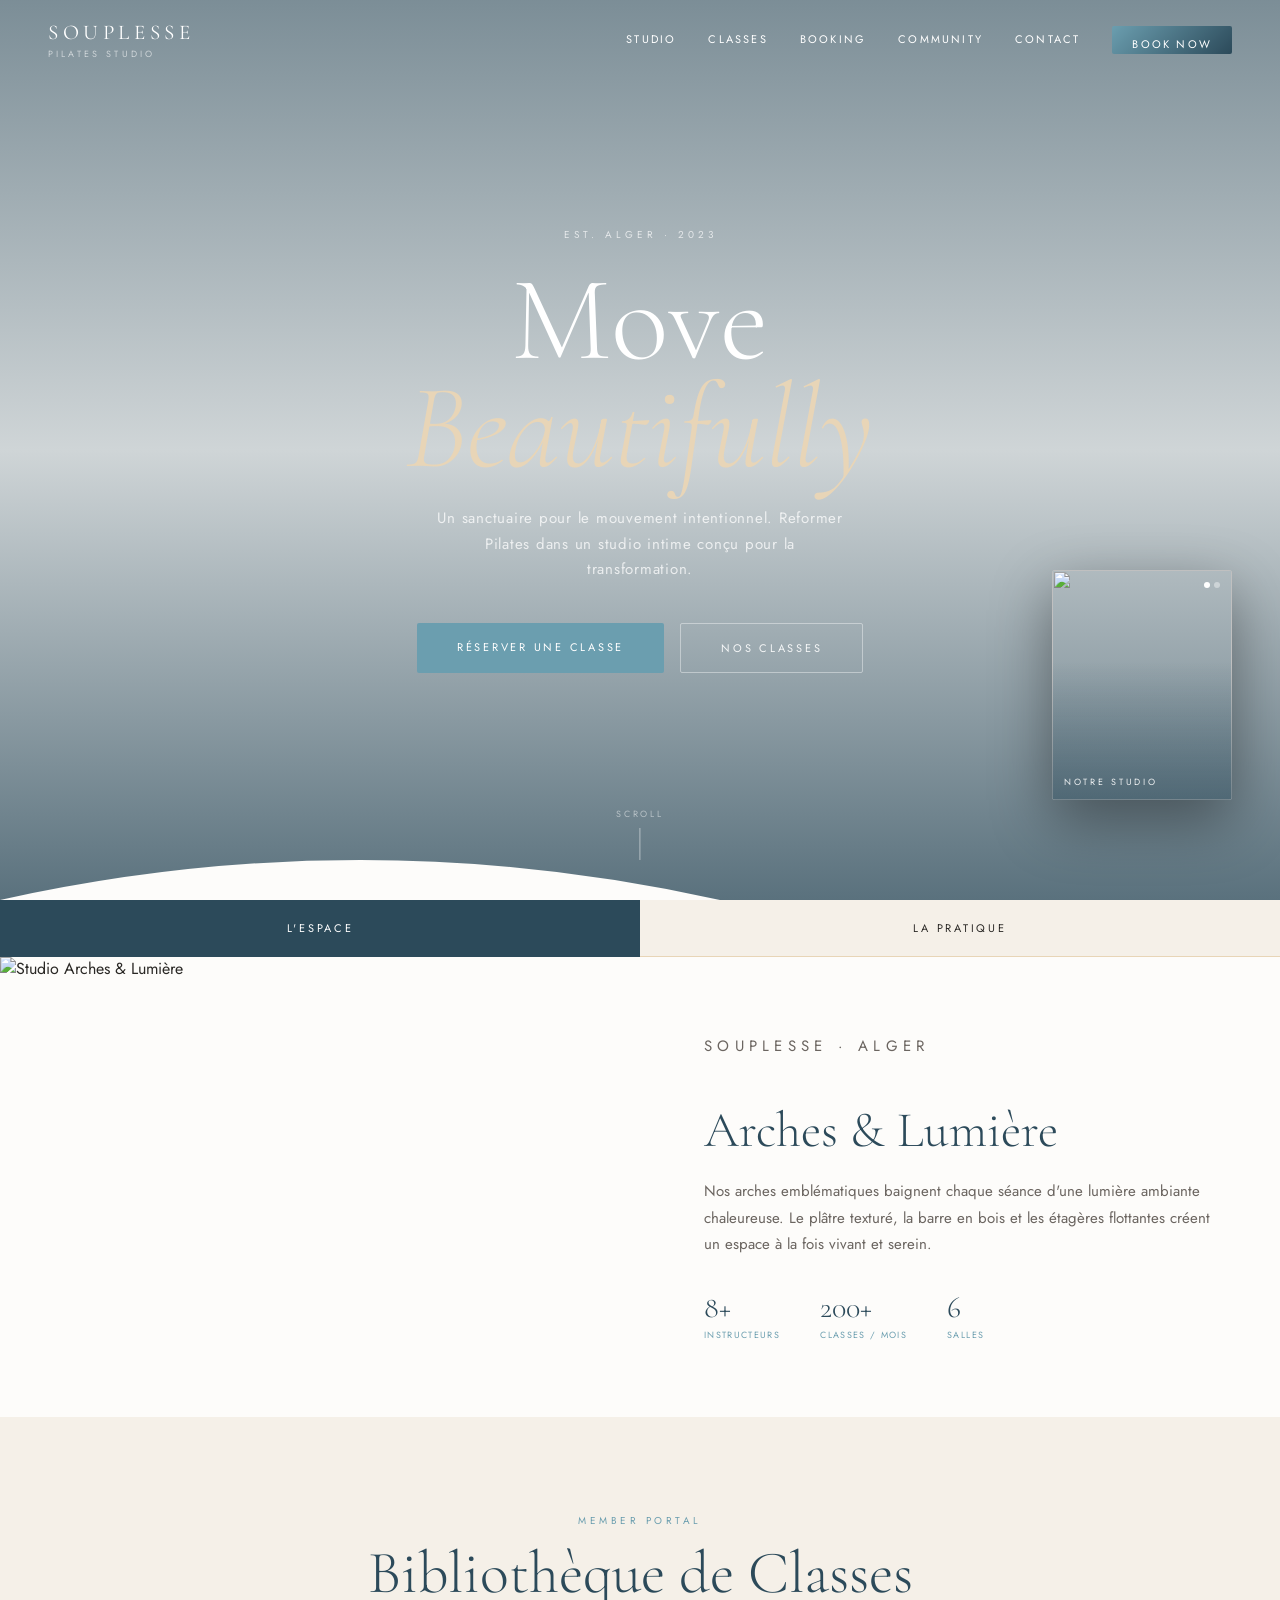
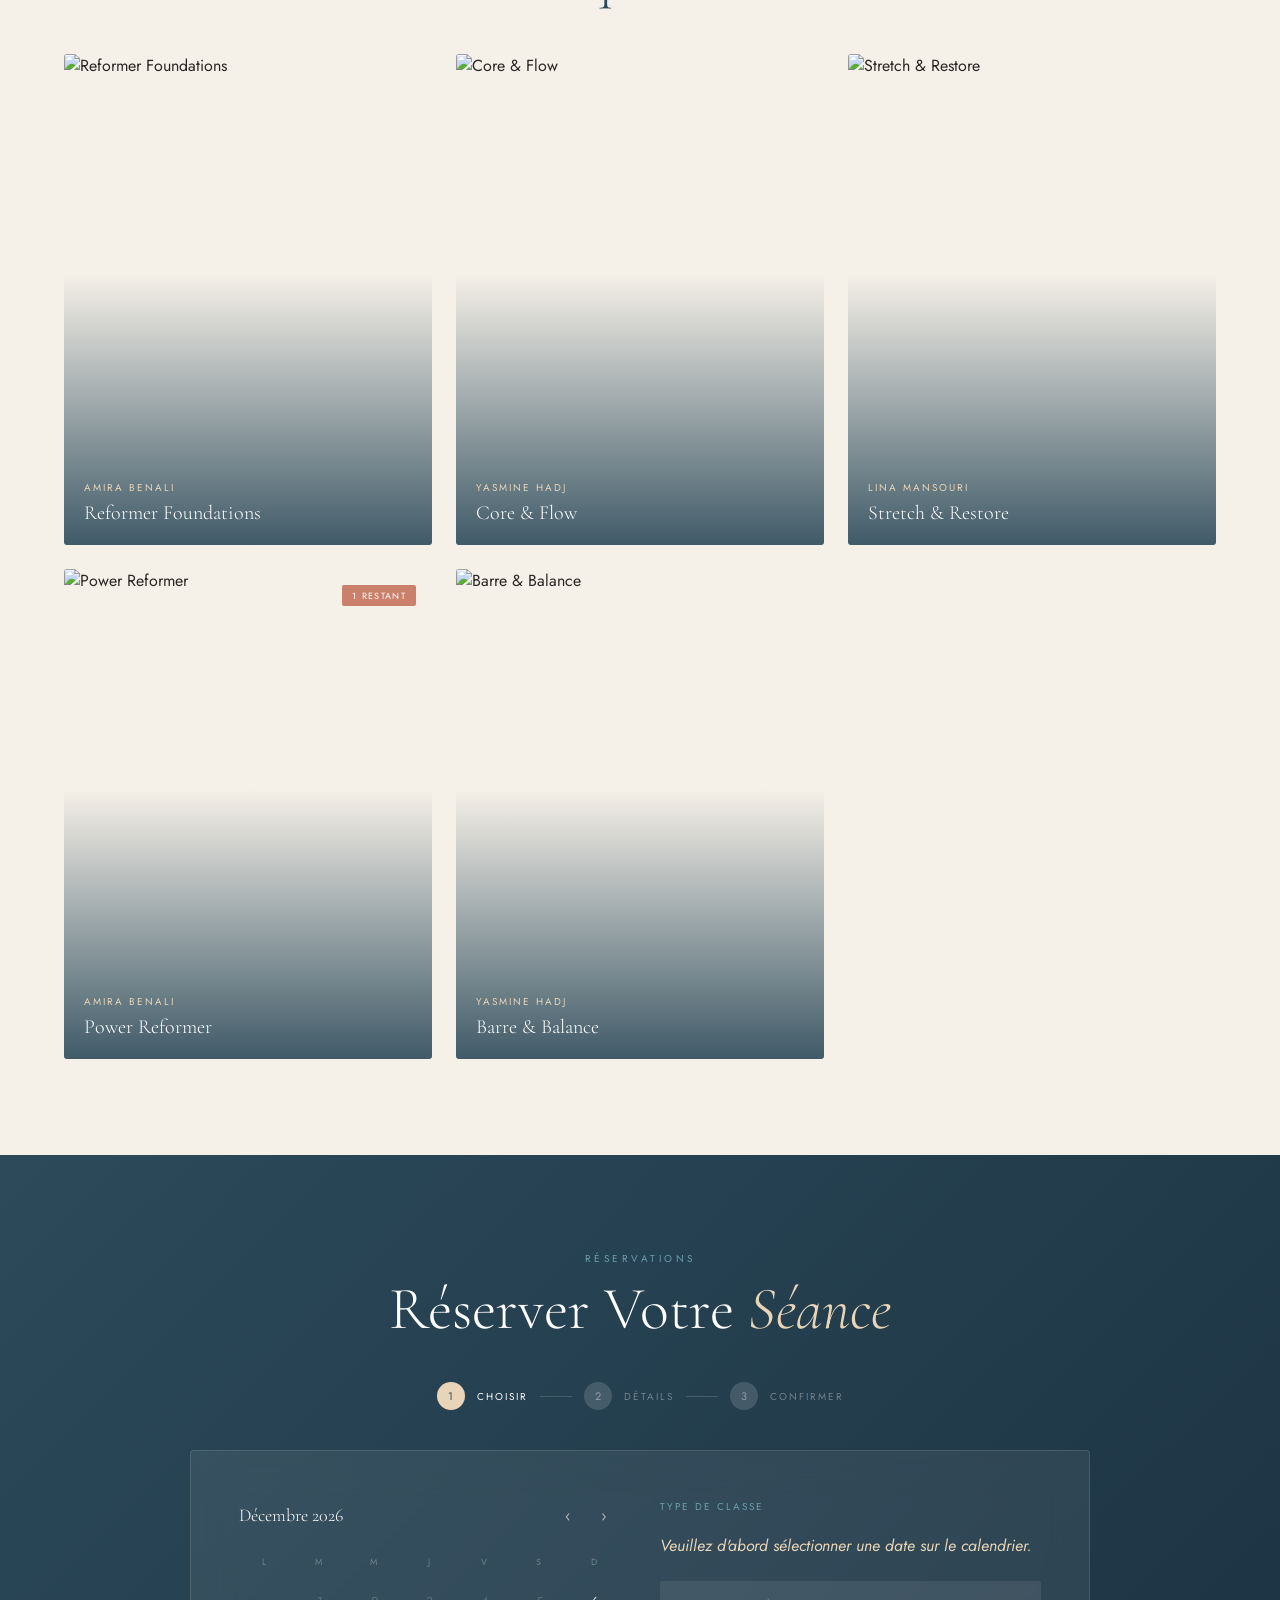
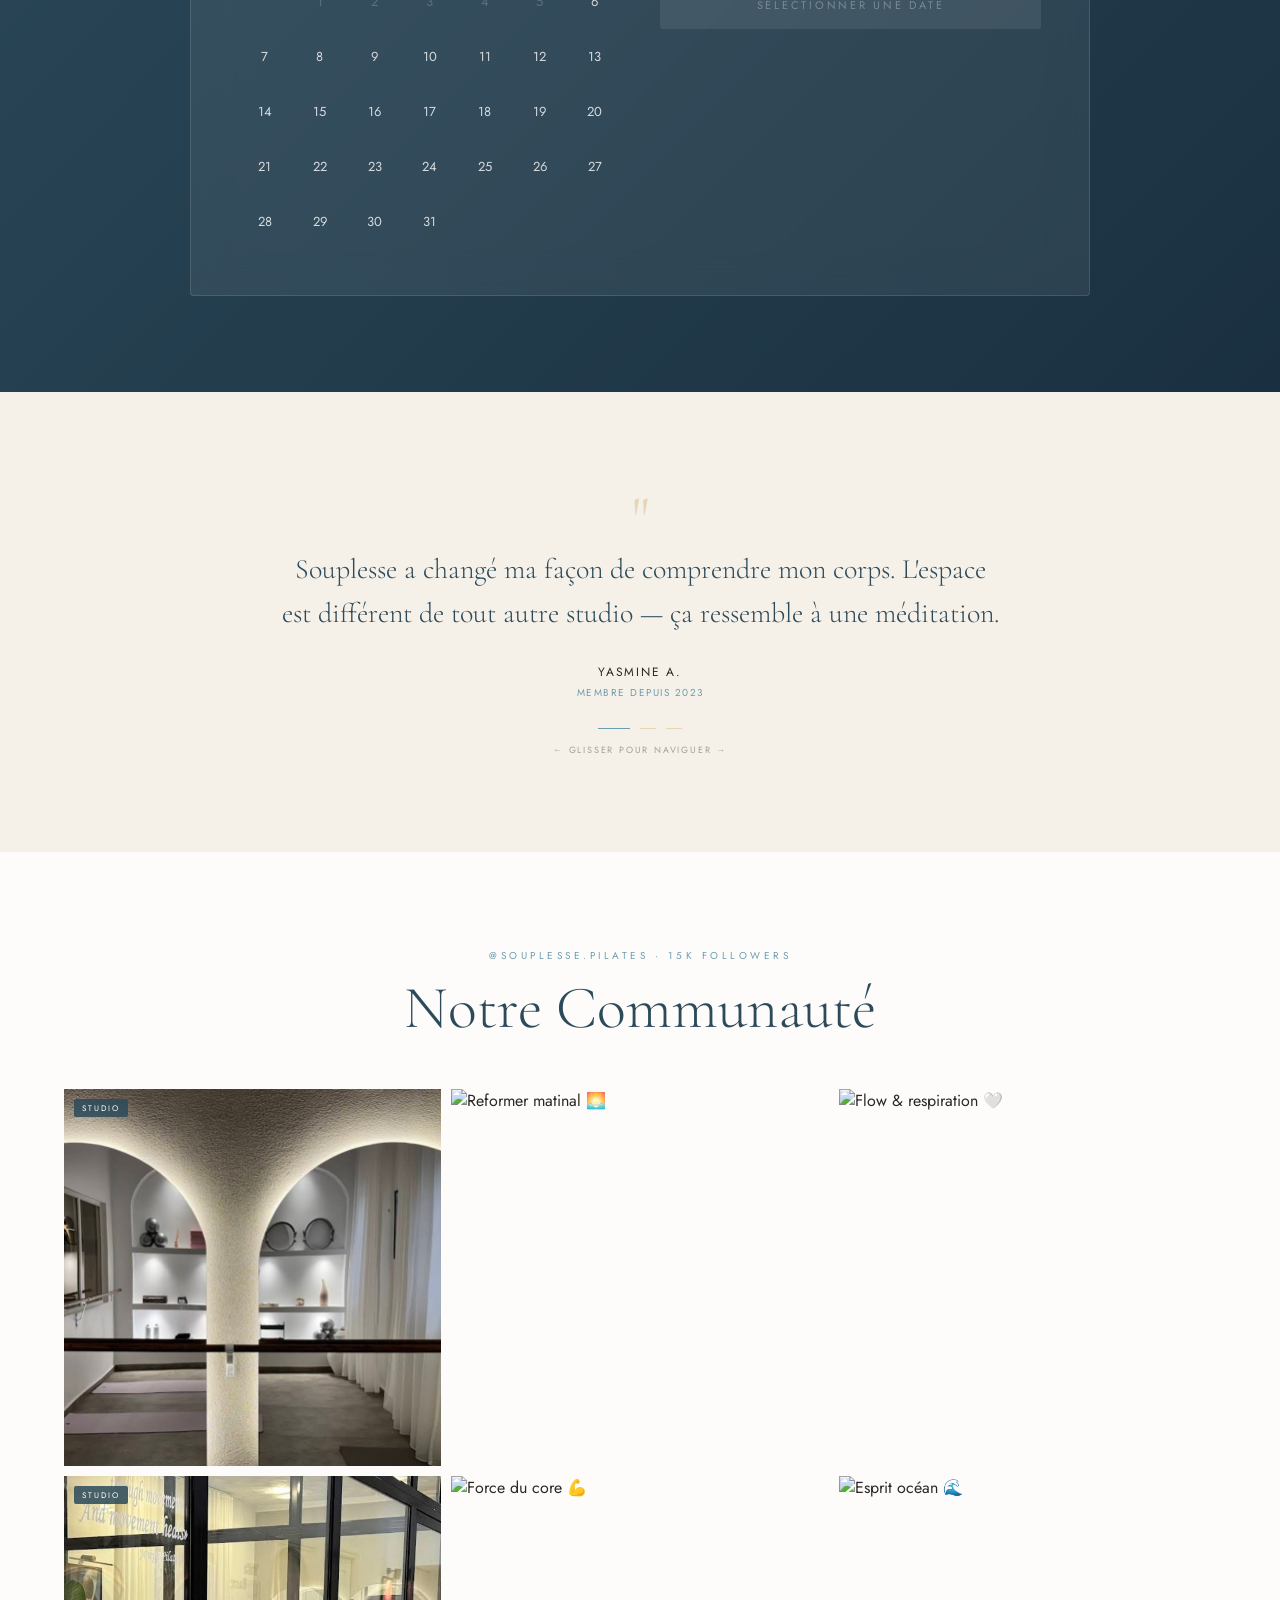
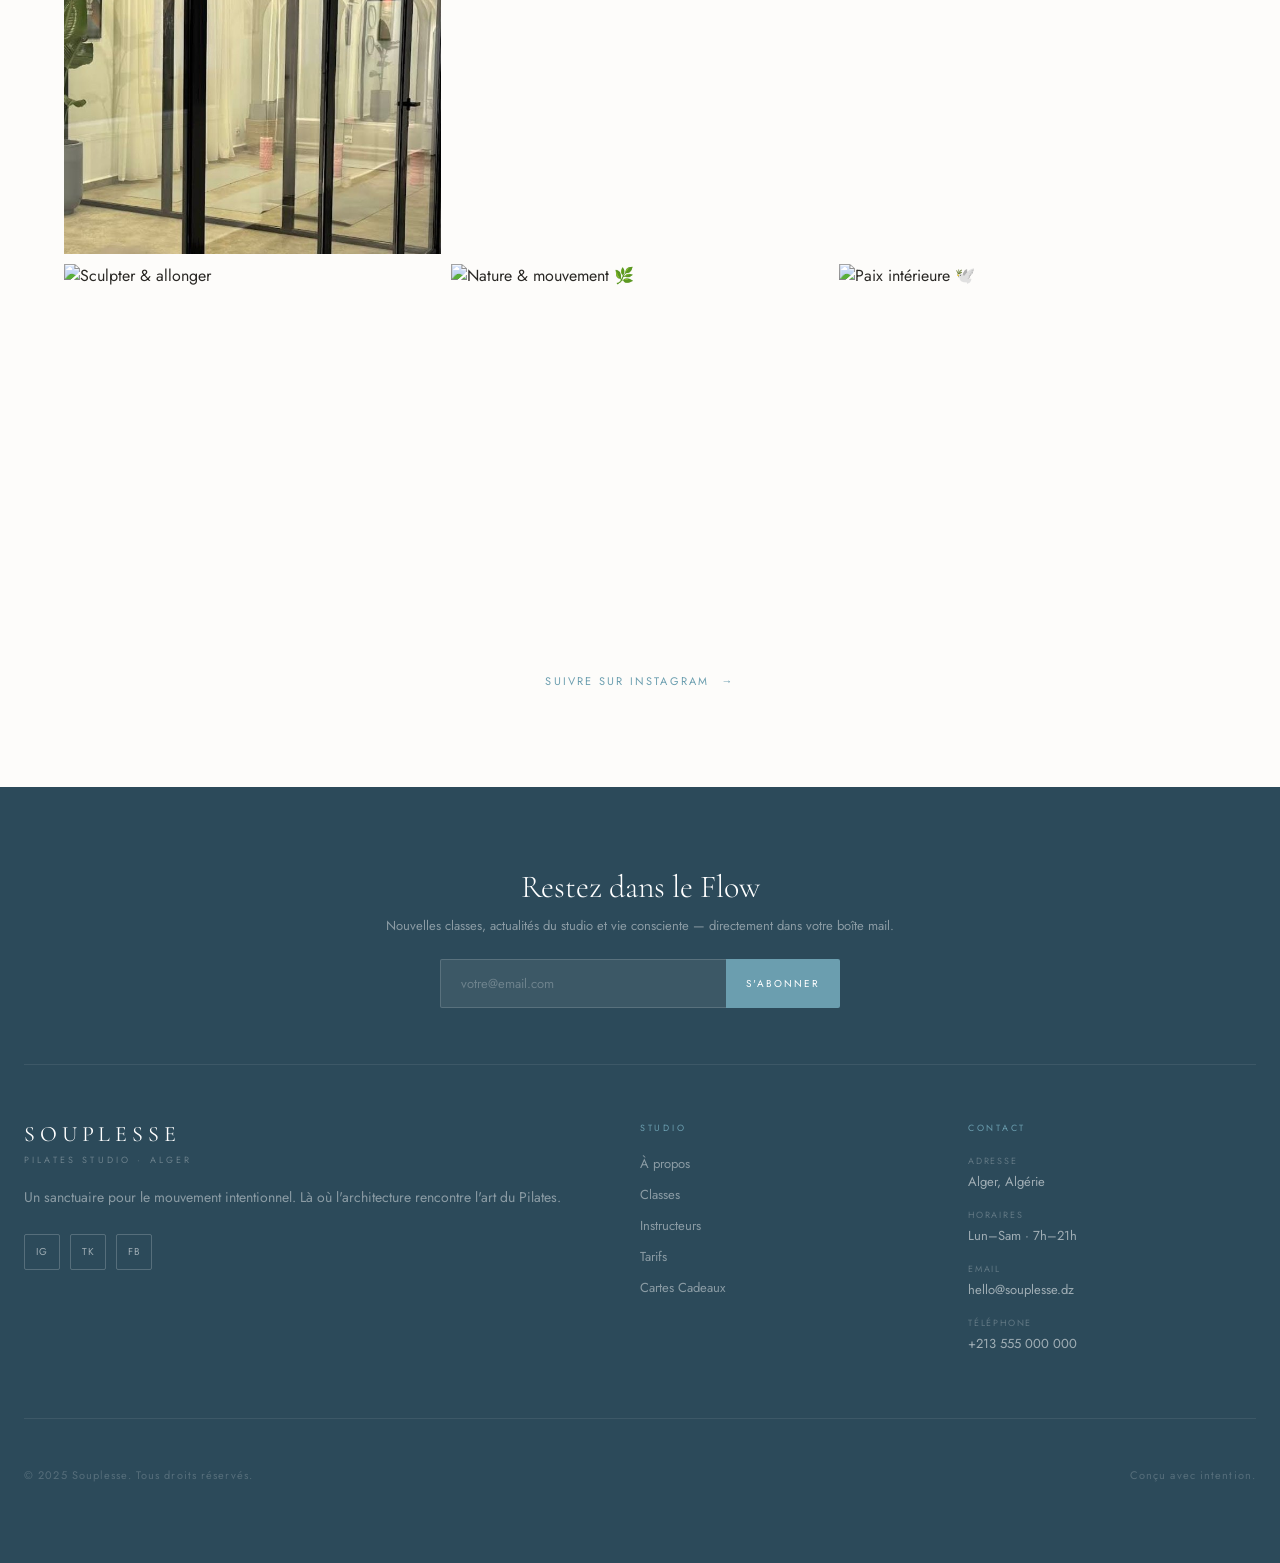
==== commit 45a68911: "add files change some logic" ====
--- a/index.html
+++ b/index.html
@@ -4,478 +4,11 @@
 <meta charset="UTF-8"/>
 <meta name="viewport" content="width=device-width, initial-scale=1.0"/>
 <title>Souplesse — Pilates Studio</title>
+<link rel="stylesheet" href="css/style.css">
+<link rel="stylesheet" href="css/classes.css">
 <link rel="preconnect" href="https://fonts.googleapis.com"/>
 <link rel="stylesheet" href="https://fonts.googleapis.com/css2?family=Cormorant+Garamond:ital,wght@0,300;0,400;1,300;1,400&family=Jost:wght@300;400;500&display=swap"/>
-<style>
-/* ── RESET & BASE ───────────────────────────────── */
-*,*::before,*::after{box-sizing:border-box;margin:0;padding:0}
-:root{
-  --cream:#F5F0E8;--sand:#E8D5B7;--ocean:#6B9EAF;
-  --deep:#2C4A5A;--white:#FDFCFA;--charcoal:#2A2825;
-  --serif:'Cormorant Garamond',serif;
-  --sans:'Jost',sans-serif;
-}
-html{scroll-behavior:smooth}
-body{background:var(--white);color:var(--charcoal);font-family:var(--sans);overflow-x:hidden}
-img{display:block;max-width:100%}
-a{text-decoration:none;color:inherit}
-button{cursor:pointer;font-family:var(--sans);border:none;background:none}
-
-/* ── UTILITY ────────────────────────────────────── */
-.serif{font-family:var(--serif)}
-.sans{font-family:var(--sans)}
-.label{font-size:10px;letter-spacing:.35em;text-transform:uppercase;font-family:var(--sans);color:var(--ocean)}
-.fade-up{opacity:0;transform:translateY(36px);transition:opacity .85s cubic-bezier(.22,1,.36,1),transform .85s cubic-bezier(.22,1,.36,1)}
-.fade-up.visible{opacity:1;transform:none}
-
-/* ── NAV ────────────────────────────────────────── */
-#nav{
-  position:fixed;top:0;left:0;right:0;z-index:100;
-  display:flex;align-items:center;justify-content:space-between;
-  padding:20px 48px;
-  transition:background .4s,backdrop-filter .4s,box-shadow .4s;
-}
-#nav.scrolled{
-  background:rgba(253,252,250,.94);
-  backdrop-filter:blur(18px);
-  box-shadow:0 1px 0 rgba(0,0,0,.06);
-}
-.nav-logo span:first-child{font-family:var(--serif);font-size:21px;letter-spacing:.22em;color:white;transition:color .4s}
-.nav-logo span:last-child{font-size:9px;letter-spacing:.35em;text-transform:uppercase;color:rgba(255,255,255,.6);display:block;margin-top:2px;transition:color .4s}
-#nav.scrolled .nav-logo span:first-child{color:var(--deep)}
-#nav.scrolled .nav-logo span:last-child{color:var(--ocean)}
-.nav-links{display:flex;align-items:center;gap:32px}
-.nav-links a{font-size:11px;letter-spacing:.2em;text-transform:uppercase;color:white;transition:opacity .3s;padding-bottom:2px;border-bottom:1px solid transparent}
-.nav-links a:hover{opacity:.5}
-.nav-links a.active{border-bottom-color:currentColor}
-#nav.scrolled .nav-links a{color:var(--charcoal)}
-.nav-cta{
-  padding:10px 20px;font-size:10px;letter-spacing:.2em;text-transform:uppercase;
-  background:linear-gradient(135deg,var(--ocean),var(--deep));color:white!important;
-  border-radius:2px;transition:opacity .3s,transform .2s!important;border-bottom:none!important;
-}
-.nav-cta:hover{opacity:.9!important;transform:scale(1.04)}
-.hamburger{display:none;flex-direction:column;gap:6px;background:none;border:none;cursor:pointer;z-index:101}
-.hamburger span{display:block;width:24px;height:1px;background:white;transition:all .3s}
-#nav.scrolled .hamburger span{background:var(--charcoal)}
-.hamburger.open span:nth-child(1){transform:rotate(45deg) translate(5px,5px)}
-.hamburger.open span:nth-child(2){opacity:0}
-.hamburger.open span:nth-child(3){transform:rotate(-45deg) translate(5px,-5px)}
-#mobile-menu{
-  display:none;position:fixed;top:0;left:0;right:0;
-  background:var(--white);z-index:99;padding:88px 32px 40px;
-  flex-direction:column;gap:0;
-}
-#mobile-menu.open{display:flex}
-#mobile-menu a{
-  font-size:14px;letter-spacing:.2em;text-transform:uppercase;
-  color:var(--charcoal);padding:16px 0;border-bottom:1px solid var(--sand);
-}
-
-/* ── HERO ───────────────────────────────────────── */
-#hero{
-  position:relative;height:100vh;min-height:700px;
-  display:flex;align-items:center;justify-content:center;overflow:hidden;
-}
-.hero-bg{
-  position:absolute;inset:0;
-  background:url('https://images.unsplash.com/photo-1518611012118-696072aa579a?w=1800&q=90') center/cover no-repeat;
-  transform:scale(1.08);
-  transition:transform .1s linear;
-}
-.hero-overlay{
-  position:absolute;inset:0;
-  background:linear-gradient(to bottom,rgba(44,74,90,.62) 0%,rgba(44,74,90,.22) 50%,rgba(44,74,90,.78) 100%);
-}
-.hero-wave{position:absolute;bottom:0;left:0;right:0;height:80px;z-index:2}
-.hero-content{
-  position:relative;z-index:3;text-align:center;padding:0 24px;max-width:760px;
-}
-.hero-eyebrow{font-size:10px;letter-spacing:.4em;text-transform:uppercase;color:rgba(255,255,255,.7);margin-bottom:24px;animation:fadeInUp .9s .3s both}
-.hero-title{
-  font-family:var(--serif);font-weight:300;line-height:.9;
-  font-size:clamp(60px,10vw,120px);color:white;margin-bottom:24px;
-  animation:fadeInUp .9s .5s both;
-}
-.hero-title em{font-style:italic;color:var(--sand)}
-.hero-sub{
-  font-size:15px;letter-spacing:.05em;color:rgba(255,255,255,.75);
-  line-height:1.7;max-width:420px;margin:0 auto 40px;
-  animation:fadeInUp .9s .8s both;
-}
-.hero-btns{display:flex;flex-wrap:wrap;gap:16px;justify-content:center;animation:fadeInUp .9s 1s both}
-.btn-primary{
-  position:relative;padding:16px 40px;font-size:11px;letter-spacing:.25em;text-transform:uppercase;
-  background:var(--ocean);color:white;border-radius:2px;overflow:hidden;
-  transition:transform .2s,box-shadow .3s;
-}
-.btn-primary:hover{transform:scale(1.04);box-shadow:0 0 32px rgba(107,158,175,.5)}
-.btn-outline{
-  padding:16px 40px;font-size:11px;letter-spacing:.25em;text-transform:uppercase;
-  border:1px solid rgba(255,255,255,.4);color:rgba(255,255,255,.9);border-radius:2px;
-  transition:border-color .3s,background .3s;
-}
-.btn-outline:hover{border-color:white;background:rgba(255,255,255,.1)}
-
-/* floating studio card */
-.hero-card{
-  position:absolute;right:48px;bottom:100px;z-index:4;
-  width:180px;height:230px;border-radius:3px;overflow:hidden;
-  box-shadow:0 20px 60px rgba(0,0,0,.4);
-  animation:fadeInRight 1s 1.4s both;
-}
-.hero-card img{width:100%;height:100%;object-fit:cover;transition:opacity .8s}
-.hero-card-overlay{position:absolute;inset:0;background:linear-gradient(to top,rgba(44,74,90,.5),transparent 60%)}
-.hero-card-label{
-  position:absolute;bottom:12px;left:12px;
-  font-size:9px;letter-spacing:.3em;text-transform:uppercase;color:rgba(255,255,255,.9);
-}
-.hero-card-dots{position:absolute;top:12px;right:12px;display:flex;gap:4px}
-.hero-card-dots button{width:6px;height:6px;border-radius:50%;background:rgba(255,255,255,.4);transition:background .3s}
-.hero-card-dots button.active{background:white}
-.scroll-hint{
-  position:absolute;bottom:40px;left:50%;transform:translateX(-50%);
-  display:flex;flex-direction:column;align-items:center;gap:8px;
-  color:rgba(255,255,255,.5);z-index:3;animation:bob 2.5s ease-in-out infinite;
-}
-.scroll-hint span{font-size:9px;letter-spacing:.3em;text-transform:uppercase}
-.scroll-hint div{width:1px;height:32px;background:rgba(255,255,255,.5)}
-
-/* ── STUDIO SHOWCASE ────────────────────────────── */
-#studio{background:var(--white)}
-.tab-bar{display:flex}
-.tab-bar button{
-  flex:1;padding:20px;font-size:11px;letter-spacing:.25em;text-transform:uppercase;
-  border-bottom:1px solid var(--sand);transition:all .3s;
-}
-.tab-bar button.active{background:var(--deep);color:white;border-bottom-color:var(--deep)}
-.tab-bar button:not(.active){color:var(--charcoal);background:var(--cream)}
-.studio-panel{display:none;grid-template-columns:1fr 1fr;min-height:460px}
-.studio-panel.active{display:grid}
-.studio-panel-img{position:relative;overflow:hidden;min-height:360px}
-.studio-panel-img img{width:100%;height:100%;object-fit:cover;animation:zoomIn 1.2s cubic-bezier(.22,1,.36,1) both}
-.studio-panel-text{
-  display:flex;flex-direction:column;justify-content:center;
-  padding:56px 64px;background:var(--white);
-}
-.studio-panel-text h2{
-  font-family:var(--serif);font-weight:300;line-height:1.1;
-  font-size:clamp(30px,4vw,50px);color:var(--deep);margin:12px 0 20px;
-}
-.studio-panel-text p{font-size:15px;line-height:1.75;color:#6B6560;margin-bottom:32px}
-.studio-stats{display:flex;gap:40px}
-.stat-num{font-family:var(--serif);font-size:30px;font-weight:300;color:var(--deep)}
-.stat-label{font-size:9px;letter-spacing:.15em;text-transform:uppercase;color:var(--ocean);margin-top:2px}
-
-/* ── CLASSES ────────────────────────────────────── */
-#classes{padding:96px 24px;background:var(--cream)}
-.section-header{text-align:center;margin-bottom:48px}
-.section-title{
-  font-family:var(--serif);font-weight:300;
-  font-size:clamp(32px,5vw,60px);color:var(--deep);line-height:1.1;margin-top:12px;
-}
-.filter-bar{display:flex;flex-wrap:wrap;justify-content:center;gap:8px;margin-bottom:40px}
-.filter-btn{
-  padding:8px 16px;font-size:10px;letter-spacing:.2em;text-transform:uppercase;
-  border:1px solid rgba(0,0,0,.08);border-radius:2px;transition:all .2s;
-  background:rgba(255,255,255,.7);color:var(--charcoal);
-}
-.filter-btn.active,.filter-btn:hover{background:var(--deep);color:white;border-color:var(--deep)}
-.courses-grid{
-  display:grid;grid-template-columns:repeat(3,1fr);
-  gap:24px;max-width:1152px;margin:0 auto;
-}
-.course-card{
-  position:relative;border-radius:3px;overflow:hidden;aspect-ratio:3/4;cursor:pointer;
-  transition:transform .4s cubic-bezier(.22,1,.36,1);
-}
-.course-card:hover{transform:translateY(-6px)}
-.course-img{width:100%;height:100%;object-fit:cover;transition:transform .7s}
-.course-card:hover .course-img{transform:scale(1.1)}
-.course-gradient{
-  position:absolute;inset:0;
-  background:linear-gradient(to top,rgba(44,74,90,.9) 0%,transparent 55%);
-}
-.course-base{position:absolute;bottom:0;left:0;right:0;padding:20px}
-.course-instructor{font-size:10px;letter-spacing:.2em;text-transform:uppercase;color:var(--sand);margin-bottom:6px}
-.course-title{font-family:var(--serif);font-size:20px;font-weight:300;color:white;line-height:1.2}
-.course-overlay{
-  position:absolute;inset:0;
-  background:rgba(44,74,90,.93);
-  display:flex;flex-direction:column;align-items:center;justify-content:center;
-  padding:24px;text-align:center;
-  opacity:0;transition:opacity .3s;
-}
-.course-card:hover .course-overlay{opacity:1}
-.course-divider{width:40px;height:1px;background:var(--sand);margin:0 auto 20px}
-.level-badge{
-  display:inline-block;padding:4px 10px;
-  font-size:9px;letter-spacing:.18em;text-transform:uppercase;
-  border-radius:2px;color:white;margin-bottom:12px;
-}
-.course-duration{font-size:11px;color:rgba(255,255,255,.6);margin-bottom:16px}
-.course-spots{font-size:11px;color:rgba(255,255,255,.5);margin-bottom:20px}
-.btn-book{
-  padding:10px 32px;font-size:10px;letter-spacing:.2em;text-transform:uppercase;
-  border:1px solid rgba(255,255,255,.4);color:white;border-radius:2px;
-  transition:all .2s;background:transparent;
-}
-.btn-book:hover,.btn-book.booked{background:var(--ocean);border-color:var(--ocean)}
-.tag-badge{
-  position:absolute;top:16px;left:16px;
-  padding:4px 12px;font-size:9px;letter-spacing:.2em;text-transform:uppercase;
-  background:var(--ocean);color:white;border-radius:2px;
-}
-.spots-badge{
-  position:absolute;top:16px;right:16px;
-  padding:4px 10px;font-size:9px;letter-spacing:.15em;text-transform:uppercase;
-  background:rgba(196,113,91,.88);color:white;border-radius:2px;
-}
-
-/* ── BOOKING ────────────────────────────────────── */
-#booking{
-  padding:96px 24px;
-  background:linear-gradient(135deg,var(--deep) 0%,#1a3040 100%);
-}
-.booking-glass{
-  max-width:900px;margin:0 auto;
-  padding:48px;
-  background:rgba(255,255,255,.07);
-  backdrop-filter:blur(20px);
-  border:1px solid rgba(255,255,255,.12);
-  border-radius:4px;
-}
-.steps{display:flex;align-items:center;justify-content:center;gap:12px;margin-bottom:40px}
-.step-dot{
-  width:28px;height:28px;border-radius:50%;display:flex;align-items:center;justify-content:center;
-  font-size:11px;transition:all .3s;
-  background:rgba(255,255,255,.15);color:rgba(255,255,255,.4);
-}
-.step-dot.active{background:var(--sand);color:var(--deep)}
-.step-dot.done{background:var(--ocean);color:white}
-.step-label{font-size:10px;letter-spacing:.2em;text-transform:uppercase;color:rgba(255,255,255,.35);transition:color .3s}
-.step-label.active{color:white}
-.step-sep{width:32px;height:1px;background:rgba(255,255,255,.15)}
-.booking-step{display:none}
-.booking-step.active{display:block}
-.booking-grid{display:grid;grid-template-columns:1fr 1fr;gap:40px}
-.cal-header{display:flex;align-items:center;justify-content:space-between;margin-bottom:20px}
-.cal-month{font-family:var(--serif);font-size:18px;font-weight:300;color:white}
-.cal-nav{display:flex;gap:4px}
-.cal-nav button{
-  width:32px;height:32px;border-radius:50%;color:rgba(255,255,255,.6);
-  display:flex;align-items:center;justify-content:center;font-size:16px;
-  transition:all .2s;
-}
-.cal-nav button:hover{background:rgba(255,255,255,.1);color:white}
-.cal-grid{display:grid;grid-template-columns:repeat(7,1fr);gap:4px}
-.cal-day-label{
-  text-align:center;font-size:9px;letter-spacing:.2em;text-transform:uppercase;
-  color:rgba(255,255,255,.3);padding:4px 0;
-}
-.cal-day{
-  aspect-ratio:1;display:flex;align-items:center;justify-content:center;
-  border-radius:50%;font-size:13px;color:rgba(255,255,255,.8);
-  transition:all .2s;cursor:pointer;
-}
-.cal-day:hover{background:rgba(255,255,255,.1)}
-.cal-day.past{color:rgba(255,255,255,.2);cursor:not-allowed;pointer-events:none}
-.cal-day.selected{background:var(--ocean);color:white}
-.class-types{display:flex;flex-wrap:wrap;gap:8px;margin-top:20px}
-.class-type-btn{
-  padding:8px 12px;font-size:10px;letter-spacing:.15em;text-transform:uppercase;
-  border:1px solid rgba(255,255,255,.12);color:rgba(255,255,255,.7);border-radius:2px;
-  transition:all .2s;
-}
-.class-type-btn.active,.class-type-btn:hover{
-  background:var(--sand);color:var(--deep);border-color:var(--sand);
-}
-.times-grid{display:grid;grid-template-columns:repeat(4,1fr);gap:8px;margin-top:12px}
-.time-btn{
-  padding:10px;font-size:11px;text-align:center;
-  border:1px solid rgba(255,255,255,.12);color:rgba(255,255,255,.7);border-radius:2px;
-  transition:all .2s;
-}
-.time-btn:hover{border-color:var(--ocean);color:white}
-.time-btn.selected{background:var(--ocean);border-color:var(--ocean);color:white}
-.section-sublabel{font-size:10px;letter-spacing:.2em;text-transform:uppercase;color:var(--ocean);margin-bottom:12px;margin-top:20px}
-.btn-continue{
-  width:100%;margin-top:24px;padding:16px;
-  font-size:11px;letter-spacing:.25em;text-transform:uppercase;
-  border-radius:2px;color:rgba(255,255,255,.3);
-  background:rgba(255,255,255,.08);transition:all .3s;cursor:not-allowed;
-}
-.btn-continue.ready{
-  background:linear-gradient(135deg,var(--ocean),var(--deep));
-  color:white;cursor:pointer;
-}
-.btn-continue.ready:hover{opacity:.9;transform:scale(1.01)}
-.booking-form{max-width:440px;margin:0 auto}
-.booking-summary{
-  text-align:center;margin-bottom:28px;
-  font-size:14px;color:rgba(255,255,255,.5);
-}
-.booking-summary strong{color:var(--sand);font-weight:400}
-.form-group{margin-bottom:16px}
-.form-group label{
-  display:block;font-size:10px;letter-spacing:.2em;text-transform:uppercase;
-  color:var(--ocean);margin-bottom:8px;
-}
-.form-group input{
-  width:100%;padding:14px 16px;font-size:14px;outline:none;
-  background:rgba(255,255,255,.08);border:1px solid rgba(255,255,255,.15);
-  border-radius:2px;color:white;font-family:var(--sans);transition:border .2s;
-}
-.form-group input:focus{border-color:var(--ocean)}
-.form-group input::placeholder{color:rgba(255,255,255,.25)}
-.form-btns{display:flex;gap:12px;margin-top:24px}
-.btn-back{
-  flex:1;padding:14px;font-size:10px;letter-spacing:.2em;text-transform:uppercase;
-  border:1px solid rgba(255,255,255,.2);color:rgba(255,255,255,.6);border-radius:2px;
-  transition:all .2s;
-}
-.btn-back:hover{border-color:rgba(255,255,255,.5);color:white}
-.btn-confirm{
-  flex:2;padding:14px;font-size:10px;letter-spacing:.25em;text-transform:uppercase;
-  background:linear-gradient(135deg,var(--ocean),var(--deep));color:white;border-radius:2px;
-  transition:all .2s;
-}
-.btn-confirm:hover{opacity:.9}
-.booking-done{text-align:center;padding:40px 0}
-.done-check{
-  width:72px;height:72px;border-radius:50%;background:var(--ocean);
-  display:flex;align-items:center;justify-content:center;margin:0 auto 28px;
-  animation:popIn .5s cubic-bezier(.22,1,.36,1) both;
-}
-.done-check svg{width:32px;height:32px}
-.done-title{font-family:var(--serif);font-size:32px;font-weight:300;color:white;margin-bottom:10px}
-.done-detail{font-size:14px;color:rgba(255,255,255,.6);margin-bottom:6px}
-.done-date{font-size:15px;color:var(--sand);margin-bottom:24px}
-.btn-again{
-  font-size:10px;letter-spacing:.25em;text-transform:uppercase;
-  border-bottom:1px solid var(--ocean);color:var(--ocean);padding-bottom:2px;
-  transition:opacity .2s;
-}
-.btn-again:hover{opacity:.7}
-
-/* ── TESTIMONIALS ───────────────────────────────── */
-#testimonials{padding:96px 24px;background:var(--cream);overflow:hidden}
-.testimonials-inner{max-width:720px;margin:0 auto;text-align:center}
-.quote-mark{font-family:var(--serif);font-size:60px;color:var(--sand);line-height:1}
-.testimonial-text{
-  font-family:var(--serif);font-weight:300;line-height:1.55;
-  font-size:clamp(18px,3vw,28px);color:var(--deep);
-  margin-bottom:28px;
-  transition:opacity .4s,transform .4s;
-}
-.testimonial-name{font-size:12px;letter-spacing:.15em;text-transform:uppercase;color:var(--charcoal)}
-.testimonial-role{font-size:10px;letter-spacing:.15em;text-transform:uppercase;color:var(--ocean);margin-top:4px}
-.testi-dots{display:flex;justify-content:center;gap:10px;margin-top:28px}
-.testi-dot{height:1px;background:var(--sand);transition:all .3s;border:none;cursor:pointer}
-.testi-dot.active{background:var(--ocean);width:32px}
-.testi-dot:not(.active){width:16px}
-.swipe-hint{font-size:9px;letter-spacing:.2em;text-transform:uppercase;color:rgba(42,40,37,.4);margin-top:14px}
-
-/* ── COMMUNITY ──────────────────────────────────── */
-#community{padding:96px 24px;background:var(--white)}
-.gallery-grid{
-  display:grid;grid-template-columns:repeat(3,1fr);
-  gap:10px;max-width:1152px;margin:32px auto 0;
-}
-.gallery-cell{position:relative;aspect-ratio:1;overflow:hidden;cursor:pointer}
-.gallery-cell img{width:100%;height:100%;object-fit:cover;transition:transform .7s}
-.gallery-cell:hover img{transform:scale(1.09)}
-.gallery-hover{
-  position:absolute;inset:0;
-  background:rgba(44,74,90,.7);
-  display:flex;flex-direction:column;align-items:center;justify-content:center;
-  opacity:0;transition:opacity .3s;
-}
-.gallery-cell:hover .gallery-hover{opacity:1}
-.gallery-likes{display:flex;align-items:center;gap:6px;color:white;font-size:14px}
-.gallery-caption{font-size:11px;color:rgba(255,255,255,.8);margin-top:6px}
-.gallery-studio-tag{
-  position:absolute;top:10px;left:10px;
-  background:rgba(44,74,90,.85);color:white;
-  font-size:8px;letter-spacing:.25em;text-transform:uppercase;
-  padding:3px 8px;border-radius:2px;
-}
-.ig-link{
-  display:inline-flex;align-items:center;gap:12px;
-  font-size:11px;letter-spacing:.2em;text-transform:uppercase;
-  color:var(--ocean);margin-top:32px;
-  transition:gap .3s;
-}
-.ig-link:hover{gap:20px}
-
-/* ── FOOTER ─────────────────────────────────────── */
-#footer{padding:80px 24px;background:var(--deep)}
-.footer-newsletter{text-align:center;margin-bottom:56px;padding-bottom:56px;border-bottom:1px solid rgba(255,255,255,.08)}
-.footer-newsletter h3{font-family:var(--serif);font-size:32px;font-weight:300;color:white;margin-bottom:10px}
-.footer-newsletter p{font-size:13px;color:rgba(255,255,255,.45);margin-bottom:24px}
-.newsletter-form{display:flex;max-width:400px;margin:0 auto}
-.newsletter-form input{
-  flex:1;padding:14px 20px;font-size:13px;outline:none;
-  background:rgba(255,255,255,.08);border:1px solid rgba(255,255,255,.15);
-  border-right:none;border-radius:2px 0 0 2px;
-  color:white;font-family:var(--sans);
-}
-.newsletter-form input::placeholder{color:rgba(255,255,255,.25)}
-.newsletter-form button{
-  padding:14px 20px;font-size:10px;letter-spacing:.2em;text-transform:uppercase;
-  background:var(--ocean);color:white;border-radius:0 2px 2px 0;
-  transition:opacity .2s;white-space:nowrap;
-}
-.newsletter-form button:hover{opacity:.85}
-.newsletter-thanks{color:var(--ocean);font-size:13px;display:none}
-.footer-grid{display:grid;grid-template-columns:2fr 1fr 1fr;gap:40px;margin-bottom:48px;padding-bottom:48px;border-bottom:1px solid rgba(255,255,255,.08)}
-.footer-brand-name{font-family:var(--serif);font-size:22px;letter-spacing:.22em;color:white;margin-bottom:6px}
-.footer-brand-sub{font-size:9px;letter-spacing:.35em;text-transform:uppercase;color:rgba(255,255,255,.3);margin-bottom:20px}
-.footer-brand-desc{font-size:14px;line-height:1.7;color:rgba(255,255,255,.45);margin-bottom:24px}
-.footer-socials{display:flex;gap:10px}
-.footer-social{
-  width:36px;height:36px;display:flex;align-items:center;justify-content:center;
-  border:1px solid rgba(255,255,255,.2);color:rgba(255,255,255,.55);
-  font-size:10px;letter-spacing:.1em;border-radius:2px;
-  transition:all .2s;
-}
-.footer-social:hover{transform:translateY(-2px);border-color:rgba(255,255,255,.5);color:white}
-.footer-col-title{font-size:9px;letter-spacing:.3em;text-transform:uppercase;color:var(--ocean);margin-bottom:20px}
-.footer-col a{display:block;font-size:13px;color:rgba(255,255,255,.45);margin-bottom:12px;transition:opacity .2s}
-.footer-col a:hover{opacity:.8}
-.footer-contact-item{margin-bottom:16px}
-.footer-contact-item span:first-child{font-size:9px;letter-spacing:.2em;text-transform:uppercase;color:rgba(255,255,255,.25);display:block;margin-bottom:2px}
-.footer-contact-item span:last-child{font-size:13px;color:rgba(255,255,255,.55)}
-.footer-bottom{display:flex;justify-content:space-between;align-items:center;font-size:11px;letter-spacing:.1em;color:rgba(255,255,255,.2)}
-
-/* ── ANIMATIONS ─────────────────────────────────── */
-@keyframes fadeInUp{from{opacity:0;transform:translateY(30px)}to{opacity:1;transform:none}}
-@keyframes fadeInRight{from{opacity:0;transform:translateX(40px)}to{opacity:1;transform:none}}
-@keyframes zoomIn{from{transform:scale(1.06)}to{transform:scale(1)}}
-@keyframes popIn{0%{transform:scale(0)}70%{transform:scale(1.15)}100%{transform:scale(1)}}
-@keyframes bob{0%,100%{transform:translateX(-50%) translateY(0)}50%{transform:translateX(-50%) translateY(6px)}}
-
-/* ── RESPONSIVE ─────────────────────────────────── */
-@media(max-width:900px){
-  #nav{padding:18px 24px}
-  .nav-links{display:none}
-  .hamburger{display:flex}
-  .hero-card{display:none}
-  .studio-panel{grid-template-columns:1fr}
-  .studio-panel-text{padding:36px 28px}
-  .courses-grid{grid-template-columns:repeat(2,1fr)}
-  .booking-grid{grid-template-columns:1fr}
-  .footer-grid{grid-template-columns:1fr}
-  .gallery-grid{grid-template-columns:repeat(3,1fr)}
-}
-@media(max-width:600px){
-  .hero-btns{flex-direction:column;align-items:center}
-  .courses-grid{grid-template-columns:repeat(2,1fr);gap:12px}
-  .gallery-grid{grid-template-columns:repeat(3,1fr);gap:6px}
-  .booking-glass{padding:28px 20px}
-  .times-grid{grid-template-columns:repeat(4,1fr)}
-}
-</style>
+
 </head>
 <body>
 
@@ -524,7 +57,7 @@
   </div>
   <!-- Floating studio card -->
   <div class="hero-card">
-    <img id="heroCardImg" src="[data-uri]" alt="Souplesse Studio"/>
+    <img id="heroCardImg" src="">
     <div class="hero-card-overlay"></div>
     <div class="hero-card-label">Notre Studio</div>
     <div class="hero-card-dots">
@@ -546,7 +79,7 @@
   </div>
   <div class="studio-panel active" id="tab-0">
     <div class="studio-panel-img">
-      <img src="[data-uri]